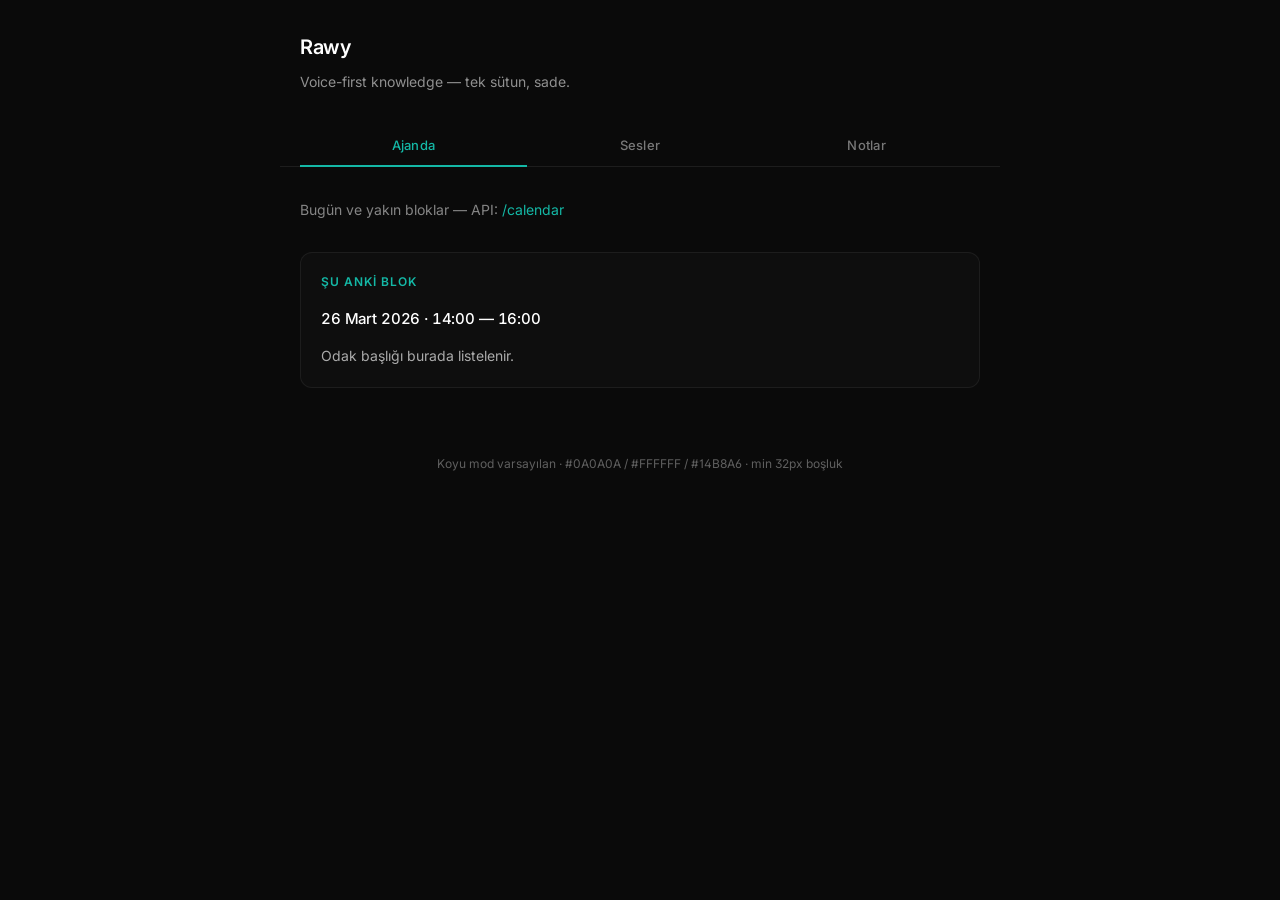
==== static/index.html @ 3688121d "feat: bootstrap rawy voice platform MVP Initialize the rawy service with auth, voice capture/transcr" ====
<!DOCTYPE html>
<html lang="tr">
  <head>
    <meta charset="utf-8" />
    <meta name="viewport" content="width=device-width, initial-scale=1" />
    <title>Rawy</title>
    <link rel="preconnect" href="https://fonts.googleapis.com" />
    <link rel="preconnect" href="https://fonts.gstatic.com" crossorigin />
    <link
      href="https://fonts.googleapis.com/css2?family=Inter:ital,opsz,wght@0,14..32,400..600;1,14..32,400..600&family=JetBrains+Mono:wght@400;500&display=swap"
      rel="stylesheet"
    />
    <link
      href="https://api.fontshare.com/v2/css?f[]=geist-sans@400,500,600&display=swap"
      rel="stylesheet"
    />
    <link rel="stylesheet" href="/static/css/app.css" />
    <link rel="stylesheet" href="/static/css/voice-ui.css" />
  </head>
  <body>
    <div class="app-shell">
      <header class="brand">
        <h1 class="font-geist">Rawy</h1>
        <p>Voice-first knowledge — tek sütun, sade.</p>
      </header>

      <nav class="tabs" role="tablist" aria-label="Ana bölümler">
        <button
          type="button"
          role="tab"
          id="tab-ajanda"
          aria-selected="true"
          aria-controls="panel-ajanda"
        >
          Ajanda
        </button>
        <button
          type="button"
          role="tab"
          id="tab-sesler"
          aria-selected="false"
          aria-controls="panel-sesler"
          tabindex="-1"
        >
          Sesler
        </button>
        <button
          type="button"
          role="tab"
          id="tab-notlar"
          aria-selected="false"
          aria-controls="panel-notlar"
          tabindex="-1"
        >
          Notlar
        </button>
      </nav>

      <section
        id="panel-ajanda"
        role="tabpanel"
        aria-labelledby="tab-ajanda"
      >
        <p class="panel-lead">Bugün ve yakın bloklar — API: <span class="voice-accent">/calendar</span></p>
        <div class="panel-card">
          <h2 class="font-geist">Şu anki blok</h2>
          <p class="date-line tabular-nums">26 Mart 2026 · 14:00 — 16:00</p>
          <p style="margin: 0.75rem 0 0; font-size: 0.875rem; color: rgba(255,255,255,0.65)">
            Odak başlığı burada listelenir.
          </p>
        </div>
      </section>

      <section id="panel-sesler" role="tabpanel" aria-labelledby="tab-sesler" hidden>
        <p class="panel-lead">
          <span class="voice-accent">Ses</span> — basılı tutarak kayıt; transkript düzenlenebilir.
          API: <span class="voice-accent">/voice/upload</span>
        </p>

        <div class="panel-card">
          <h2 class="font-geist">Kayıt</h2>
          <p id="voice-error" class="voice-error" hidden></p>
          <div class="voice-capture">
            <div class="voice-wave-stack is-idle" id="voice-wave-stack" aria-hidden="true">
              <span class="voice-wave voice-wave--1"></span>
              <span class="voice-wave voice-wave--2"></span>
              <span class="voice-wave voice-wave--3"></span>
            </div>
            <button
              type="button"
              class="voice-record-btn"
              id="voice-record-btn"
              aria-label="Kayıt için basılı tutun"
            >
              <span class="voice-btn-inner" aria-hidden="true"></span>
            </button>
            <p class="voice-hint">Basılı tut — kayıt · Kırmızı buton yok, yumuşak turkuaz</p>
            <p class="voice-status" id="voice-status" aria-live="polite"></p>
          </div>
        </div>

        <div class="panel-card">
          <h2 class="font-geist">Oynat &amp; transkript</h2>
          <div class="voice-inline-row">
            <div class="voice-audio-col">
              <p class="transcript-inline-label">Orijinal ses</p>
              <p id="voice-audio-empty" class="voice-hint" style="margin: 0 0 0.5rem; text-align: left">
                Kayıt bitince oynatıcı burada.
              </p>
              <audio id="voice-audio" controls preload="none" hidden></audio>
            </div>
            <div class="voice-transcript-col">
              <div class="transcript-inline-label">Transkript (inline, düzenlenebilir)</div>
              <div
                class="voice-transcript font-mono"
                id="voice-transcript"
                contenteditable="true"
                spellcheck="true"
                data-placeholder="Kayıt sonrası metin burada; API transkripti veya elle düzenleme…"
              ></div>
            </div>
          </div>
        </div>
      </section>

      <section id="panel-notlar" role="tabpanel" aria-labelledby="tab-notlar" hidden>
        <p class="panel-lead">Graf ve bağlantılar — API: <span class="voice-accent">/voice/graph</span></p>
        <div class="panel-card">
          <h2 class="font-geist">Notlar</h2>
          <p style="margin: 0; font-size: 0.875rem; color: rgba(255,255,255,0.65)">
            Liste ve önizleme burada; <span class="tabular-nums font-geist">720px</span> genişlikte hizalı.
          </p>
        </div>
      </section>

      <footer class="hint font-geist">
        Koyu mod varsayılan · #0A0A0A / #FFFFFF / #14B8A6 · min 32px boşluk
      </footer>
    </div>

    <script>
      (function () {
        var tabs = document.querySelectorAll('[role="tab"]');
        var panels = document.querySelectorAll('[role="tabpanel"]');
        var map = {
          "tab-ajanda": "panel-ajanda",
          "tab-sesler": "panel-sesler",
          "tab-notlar": "panel-notlar",
        };

        function selectTab(tabId) {
          tabs.forEach(function (t) {
            var on = t.id === tabId;
            t.setAttribute("aria-selected", on);
            t.tabIndex = on ? 0 : -1;
          });
          var panelId = map[tabId];
          panels.forEach(function (p) {
            p.hidden = p.id !== panelId;
          });
        }

        tabs.forEach(function (tab) {
          tab.addEventListener("click", function () {
            selectTab(tab.id);
          });
          tab.addEventListener("keydown", function (e) {
            var i = Array.prototype.indexOf.call(tabs, tab);
            if (e.key === "ArrowRight" || e.key === "ArrowLeft") {
              e.preventDefault();
              var next =
                e.key === "ArrowRight"
                  ? (i + 1) % tabs.length
                  : (i - 1 + tabs.length) % tabs.length;
              tabs[next].focus();
              tabs[next].click();
            }
          });
        });
      })();
    </script>
    <script src="/static/js/voice-ui.js" defer></script>
  </body>
</html>
---- static/css/app.css ----
/* Rawy — tek sütun, koyu mod, 720px max */

:root {
  --bg: #0a0a0a;
  --text: #ffffff;
  --accent: #14b8a6;
  --accent-muted: rgba(20, 184, 166, 0.35);
  --space: 32px;
  --font-geist: "Geist Sans", "Geist", "Inter", system-ui, sans-serif;
  --font-inter: "Inter", system-ui, sans-serif;
  --font-mono: "JetBrains Mono", ui-monospace, monospace;
}

*,
*::before,
*::after {
  box-sizing: border-box;
}

html {
  font-size: 16px;
  -webkit-font-smoothing: antialiased;
}

body {
  margin: 0;
  min-height: 100dvh;
  background: var(--bg);
  color: var(--text);
  font-family: var(--font-inter);
  font-weight: 400;
  line-height: 1.55;
}

.app-shell {
  max-width: 720px;
  margin: 0 auto;
  padding: var(--space) 1.25rem calc(var(--space) * 2);
  display: flex;
  flex-direction: column;
  gap: var(--space);
}

/* Geist: başlık, sekme, sayı/tarih */
.font-geist {
  font-family: var(--font-geist);
  font-feature-settings: "ss01" 1, "cv01" 1;
}

.tabular-nums {
  font-variant-numeric: tabular-nums lining-nums;
}

/* Transkript alanı */
.font-mono {
  font-family: var(--font-mono);
  font-size: 0.875rem;
  line-height: 1.65;
}

header.brand {
  display: flex;
  flex-direction: column;
  gap: 0.5rem;
}

header.brand h1 {
  margin: 0;
  font-size: 1.25rem;
  font-weight: 600;
  letter-spacing: -0.02em;
}

header.brand p {
  margin: 0;
  font-size: 0.875rem;
  color: rgba(255, 255, 255, 0.55);
}

/* Nav */
nav.tabs {
  display: flex;
  gap: 0;
  border-bottom: 1px solid rgba(255, 255, 255, 0.08);
  margin: 0 calc(-1.25rem);
  padding: 0 1.25rem;
}

nav.tabs button {
  flex: 1;
  padding: 0.75rem 0.5rem;
  margin-bottom: -1px;
  border: none;
  background: transparent;
  color: rgba(255, 255, 255, 0.45);
  font-family: var(--font-geist);
  font-size: 0.8125rem;
  font-weight: 500;
  letter-spacing: 0.02em;
  cursor: pointer;
  border-bottom: 2px solid transparent;
  transition: color 0.15s ease, border-color 0.15s ease;
}

nav.tabs button:hover {
  color: rgba(255, 255, 255, 0.75);
}

nav.tabs button[aria-selected="true"] {
  color: var(--accent);
  border-bottom-color: var(--accent);
}

/* Paneller */
[role="tabpanel"] {
  display: flex;
  flex-direction: column;
  gap: var(--space);
  min-height: 12rem;
}

[role="tabpanel"][hidden] {
  display: none !important;
}

.panel-lead {
  margin: 0;
  font-size: 0.875rem;
  color: rgba(255, 255, 255, 0.5);
}

.panel-card {
  padding: 1.25rem;
  border-radius: 12px;
  border: 1px solid rgba(255, 255, 255, 0.06);
  background: rgba(255, 255, 255, 0.02);
}

.panel-card h2 {
  margin: 0 0 0.75rem;
  font-size: 0.75rem;
  font-weight: 600;
  text-transform: uppercase;
  letter-spacing: 0.08em;
  color: var(--accent);
  font-family: var(--font-geist);
}

/* Ses vurgusu */
.voice-accent {
  color: var(--accent);
}

/* Tarih/saat örnekleri */
.date-line {
  font-family: var(--font-geist);
  font-size: 0.9375rem;
  font-weight: 500;
  letter-spacing: -0.01em;
}

.transcript-placeholder {
  margin: 0;
  padding: 1rem;
  border-radius: 8px;
  background: rgba(0, 0, 0, 0.35);
  border: 1px dashed rgba(255, 255, 255, 0.1);
  color: rgba(255, 255, 255, 0.45);
}

footer.hint {
  margin-top: auto;
  padding-top: var(--space);
  font-size: 0.75rem;
  color: rgba(255, 255, 255, 0.35);
  text-align: center;
}
---- static/css/voice-ui.css ----
/* Ses UI: soft turkuaz daire, dalga, transkript + ses */

.voice-capture {
  position: relative;
  display: flex;
  flex-direction: column;
  align-items: center;
  gap: 1.25rem;
  padding: 1.5rem 0 0.5rem;
}

.voice-wave-stack {
  position: relative;
  width: 140px;
  height: 140px;
  display: flex;
  align-items: center;
  justify-content: center;
  pointer-events: none;
  --voice-level: 0;
}

.voice-wave {
  position: absolute;
  border-radius: 50%;
  border: 1px solid rgba(20, 184, 166, 0.22);
  background: transparent;
  width: 72px;
  height: 72px;
  left: 50%;
  top: 50%;
  margin-left: -36px;
  margin-top: -36px;
  transform: scale(calc(1 + var(--voice-level, 0) * 0.55));
  opacity: calc(0.25 + var(--voice-level, 0) * 0.55);
  transition: transform 0.06s ease-out, opacity 0.12s ease;
}

.voice-wave--2 {
  width: 92px;
  height: 92px;
  margin-left: -46px;
  margin-top: -46px;
  border-color: rgba(20, 184, 166, 0.16);
  transform: scale(calc(1 + var(--voice-level, 0) * 0.4));
  opacity: calc(0.15 + var(--voice-level, 0) * 0.35);
  transition-delay: 0.02s;
}

.voice-wave--3 {
  width: 118px;
  height: 118px;
  margin-left: -59px;
  margin-top: -59px;
  border-color: rgba(20, 184, 166, 0.1);
  transform: scale(calc(1 + var(--voice-level, 0) * 0.28));
  opacity: calc(0.08 + var(--voice-level, 0) * 0.22);
  transition-delay: 0.04s;
}

.voice-wave-stack.is-idle .voice-wave {
  animation: voice-idle-pulse 2.8s ease-in-out infinite;
  opacity: 0.18;
}

.voice-wave-stack.is-idle .voice-wave--2 {
  animation-delay: 0.2s;
}

.voice-wave-stack.is-idle .voice-wave--3 {
  animation-delay: 0.4s;
}

@keyframes voice-idle-pulse {
  0%,
  100% {
    transform: scale(1);
    opacity: 0.12;
  }
  50% {
    transform: scale(1.04);
    opacity: 0.22;
  }
}

.voice-record-btn {
  position: relative;
  z-index: 2;
  width: 88px;
  height: 88px;
  border-radius: 50%;
  border: 1px solid rgba(20, 184, 166, 0.38);
  background: radial-gradient(
    circle at 32% 28%,
    rgba(20, 184, 166, 0.42),
    rgba(20, 184, 166, 0.14) 52%,
    rgba(20, 184, 166, 0.06)
  );
  box-shadow:
    0 0 0 1px rgba(255, 255, 255, 0.05) inset,
    0 8px 28px rgba(0, 0, 0, 0.35);
  cursor: pointer;
  touch-action: manipulation;
  -webkit-user-select: none;
  user-select: none;
  transition:
    transform 0.15s ease,
    box-shadow 0.2s ease,
    background 0.2s ease;
}

.voice-record-btn:hover {
  border-color: rgba(20, 184, 166, 0.55);
  background: radial-gradient(
    circle at 32% 28%,
    rgba(20, 184, 166, 0.5),
    rgba(20, 184, 166, 0.18) 52%,
    rgba(20, 184, 166, 0.08)
  );
}

.voice-record-btn:active,
.voice-record-btn.is-recording {
  transform: scale(0.94);
  box-shadow:
    0 0 0 1px rgba(255, 255, 255, 0.06) inset,
    0 4px 16px rgba(20, 184, 166, 0.15);
}

.voice-record-btn:focus-visible {
  outline: 2px solid var(--accent);
  outline-offset: 3px;
}

.voice-record-btn .voice-btn-inner {
  display: block;
  width: 100%;
  height: 100%;
  border-radius: 50%;
}

.voice-hint {
  margin: 0;
  font-size: 0.8125rem;
  color: rgba(255, 255, 255, 0.45);
  text-align: center;
  max-width: 16rem;
}

.voice-status {
  min-height: 1.25rem;
  font-size: 0.75rem;
  font-family: var(--font-geist);
  color: var(--accent);
  opacity: 0.9;
}

/* Satır: ses oynatıcı | transkript */
.voice-inline-row {
  display: flex;
  flex-direction: column;
  gap: 1rem;
}

@media (min-width: 520px) {
  .voice-inline-row {
    flex-direction: row;
    align-items: flex-start;
    gap: 1.25rem;
  }
}

.voice-audio-col {
  flex: 0 0 auto;
  min-width: 0;
}

.voice-audio-col audio {
  display: block;
  width: 100%;
  max-width: 220px;
  height: 36px;
  filter: saturate(0.9) opacity(0.95);
}

.voice-audio-col audio::-webkit-media-controls-panel {
  background: rgba(255, 255, 255, 0.06);
}

.voice-transcript-col {
  flex: 1;
  min-width: 0;
}

.transcript-inline-label {
  margin: 0 0 0.5rem;
  font-size: 0.6875rem;
  font-weight: 600;
  text-transform: uppercase;
  letter-spacing: 0.07em;
  color: rgba(255, 255, 255, 0.4);
  font-family: var(--font-geist);
}

.voice-transcript {
  min-height: 6rem;
  padding: 0.875rem 1rem;
  border-radius: 10px;
  border: 1px solid rgba(255, 255, 255, 0.08);
  background: rgba(0, 0, 0, 0.28);
  color: rgba(255, 255, 255, 0.92);
  outline: none;
  transition: border-color 0.15s ease;
}

.voice-transcript:focus {
  border-color: rgba(20, 184, 166, 0.45);
}

.voice-transcript:empty::before {
  content: attr(data-placeholder);
  color: rgba(255, 255, 255, 0.28);
  pointer-events: none;
}

.voice-error {
  margin: 0;
  font-size: 0.8125rem;
  color: #f87171;
}

@media (prefers-reduced-motion: reduce) {
  .voice-wave-stack.is-idle .voice-wave {
    animation: none;
  }
}
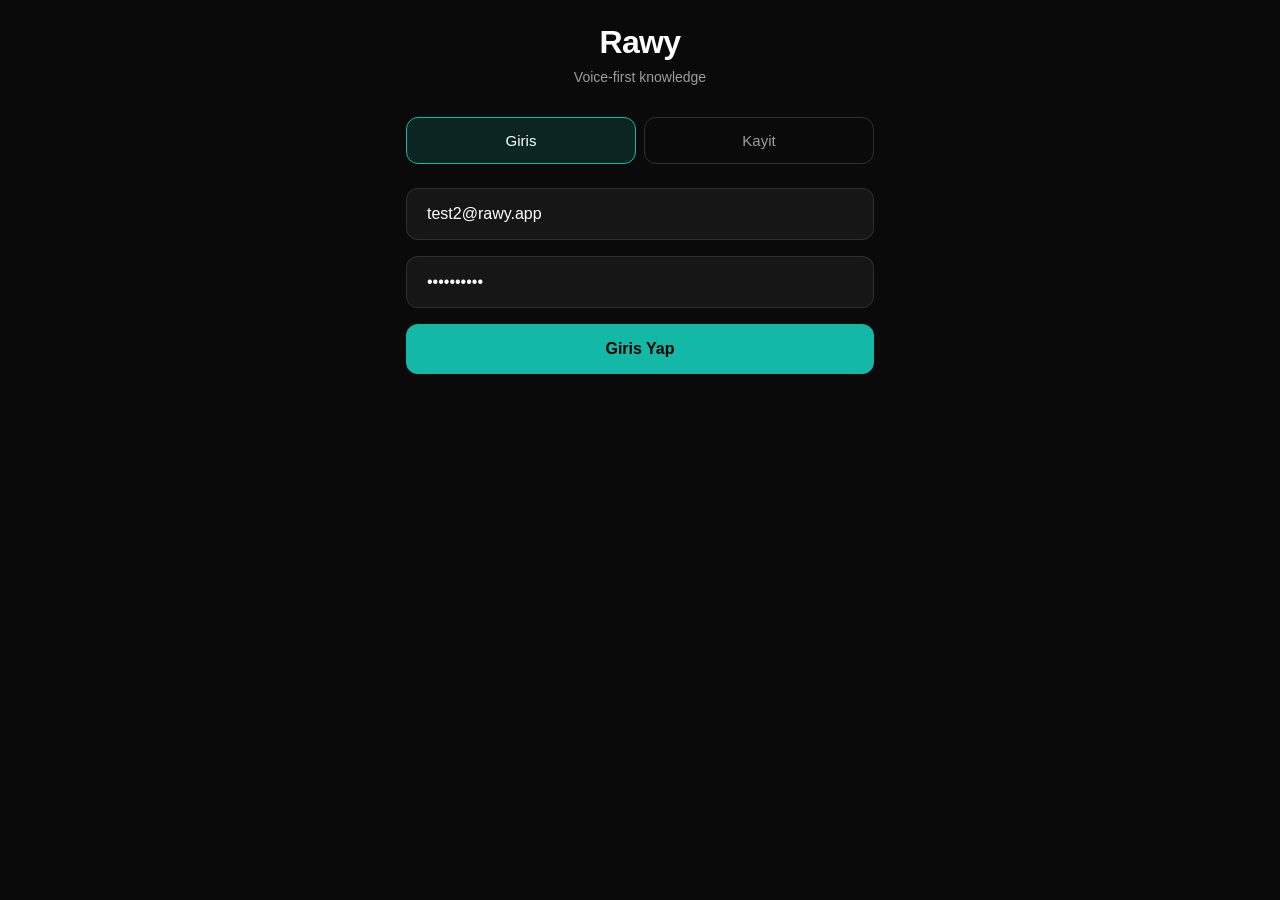
==== commit 9da8e5d5: "Deploy: Render config and all changes" ====
--- a/static/index.html
+++ b/static/index.html
@@ -1,184 +1,154 @@
 <!DOCTYPE html>
 <html lang="tr">
-  <head>
-    <meta charset="utf-8" />
-    <meta name="viewport" content="width=device-width, initial-scale=1" />
-    <title>Rawy</title>
-    <link rel="preconnect" href="https://fonts.googleapis.com" />
-    <link rel="preconnect" href="https://fonts.gstatic.com" crossorigin />
-    <link
-      href="https://fonts.googleapis.com/css2?family=Inter:ital,opsz,wght@0,14..32,400..600;1,14..32,400..600&family=JetBrains+Mono:wght@400;500&display=swap"
-      rel="stylesheet"
-    />
-    <link
-      href="https://api.fontshare.com/v2/css?f[]=geist-sans@400,500,600&display=swap"
-      rel="stylesheet"
-    />
-    <link rel="stylesheet" href="/static/css/app.css" />
-    <link rel="stylesheet" href="/static/css/voice-ui.css" />
-  </head>
-  <body>
-    <div class="app-shell">
-      <header class="brand">
-        <h1 class="font-geist">Rawy</h1>
-        <p>Voice-first knowledge — tek sütun, sade.</p>
-      </header>
-
-      <nav class="tabs" role="tablist" aria-label="Ana bölümler">
-        <button
-          type="button"
-          role="tab"
-          id="tab-ajanda"
-          aria-selected="true"
-          aria-controls="panel-ajanda"
-        >
-          Ajanda
-        </button>
-        <button
-          type="button"
-          role="tab"
-          id="tab-sesler"
-          aria-selected="false"
-          aria-controls="panel-sesler"
-          tabindex="-1"
-        >
-          Sesler
-        </button>
-        <button
-          type="button"
-          role="tab"
-          id="tab-notlar"
-          aria-selected="false"
-          aria-controls="panel-notlar"
-          tabindex="-1"
-        >
-          Notlar
-        </button>
-      </nav>
-
-      <section
-        id="panel-ajanda"
-        role="tabpanel"
-        aria-labelledby="tab-ajanda"
-      >
-        <p class="panel-lead">Bugün ve yakın bloklar — API: <span class="voice-accent">/calendar</span></p>
-        <div class="panel-card">
-          <h2 class="font-geist">Şu anki blok</h2>
-          <p class="date-line tabular-nums">26 Mart 2026 · 14:00 — 16:00</p>
-          <p style="margin: 0.75rem 0 0; font-size: 0.875rem; color: rgba(255,255,255,0.65)">
-            Odak başlığı burada listelenir.
-          </p>
-        </div>
-      </section>
-
-      <section id="panel-sesler" role="tabpanel" aria-labelledby="tab-sesler" hidden>
-        <p class="panel-lead">
-          <span class="voice-accent">Ses</span> — basılı tutarak kayıt; transkript düzenlenebilir.
-          API: <span class="voice-accent">/voice/upload</span>
-        </p>
-
-        <div class="panel-card">
-          <h2 class="font-geist">Kayıt</h2>
-          <p id="voice-error" class="voice-error" hidden></p>
-          <div class="voice-capture">
-            <div class="voice-wave-stack is-idle" id="voice-wave-stack" aria-hidden="true">
-              <span class="voice-wave voice-wave--1"></span>
-              <span class="voice-wave voice-wave--2"></span>
-              <span class="voice-wave voice-wave--3"></span>
-            </div>
-            <button
-              type="button"
-              class="voice-record-btn"
-              id="voice-record-btn"
-              aria-label="Kayıt için basılı tutun"
-            >
-              <span class="voice-btn-inner" aria-hidden="true"></span>
-            </button>
-            <p class="voice-hint">Basılı tut — kayıt · Kırmızı buton yok, yumuşak turkuaz</p>
-            <p class="voice-status" id="voice-status" aria-live="polite"></p>
-          </div>
-        </div>
-
-        <div class="panel-card">
-          <h2 class="font-geist">Oynat &amp; transkript</h2>
-          <div class="voice-inline-row">
-            <div class="voice-audio-col">
-              <p class="transcript-inline-label">Orijinal ses</p>
-              <p id="voice-audio-empty" class="voice-hint" style="margin: 0 0 0.5rem; text-align: left">
-                Kayıt bitince oynatıcı burada.
-              </p>
-              <audio id="voice-audio" controls preload="none" hidden></audio>
-            </div>
-            <div class="voice-transcript-col">
-              <div class="transcript-inline-label">Transkript (inline, düzenlenebilir)</div>
-              <div
-                class="voice-transcript font-mono"
-                id="voice-transcript"
-                contenteditable="true"
-                spellcheck="true"
-                data-placeholder="Kayıt sonrası metin burada; API transkripti veya elle düzenleme…"
-              ></div>
-            </div>
-          </div>
-        </div>
-      </section>
-
-      <section id="panel-notlar" role="tabpanel" aria-labelledby="tab-notlar" hidden>
-        <p class="panel-lead">Graf ve bağlantılar — API: <span class="voice-accent">/voice/graph</span></p>
-        <div class="panel-card">
-          <h2 class="font-geist">Notlar</h2>
-          <p style="margin: 0; font-size: 0.875rem; color: rgba(255,255,255,0.65)">
-            Liste ve önizleme burada; <span class="tabular-nums font-geist">720px</span> genişlikte hizalı.
-          </p>
-        </div>
-      </section>
-
-      <footer class="hint font-geist">
-        Koyu mod varsayılan · #0A0A0A / #FFFFFF / #14B8A6 · min 32px boşluk
-      </footer>
+<head>
+  <meta charset="utf-8">
+  <meta name="viewport" content="width=device-width, initial-scale=1, maximum-scale=1">
+  <title>Rawy - Voice-first Knowledge OS</title>
+  <style>
+    * { margin: 0; padding: 0; box-sizing: border-box; -webkit-tap-highlight-color: transparent; }
+    :root { --bg: #0A0A0A; --fg: #fff; --accent: #14B8A6; --muted: rgba(255,255,255,0.6); --danger: #ef4444; }
+    body { font-family: -apple-system, BlinkMacSystemFont, 'Segoe UI', Roboto, sans-serif; background: var(--bg); color: var(--fg); min-height: 100vh; -webkit-font-smoothing: antialiased; }
+    .container { max-width: 500px; margin: 0 auto; padding: 1.5rem 1rem; }
+    .loading-overlay { position: fixed; top: 0; left: 0; right: 0; bottom: 0; background: var(--bg); display: flex; align-items: center; justify-content: center; z-index: 1000; }
+    .spinner { width: 40px; height: 40px; border: 3px solid rgba(255,255,255,0.1); border-top-color: var(--accent); border-radius: 50%; animation: spin 1s linear infinite; }
+    @keyframes spin { to { transform: rotate(360deg); } }
+    .brand { text-align: center; margin-bottom: 2rem; position: relative; }
+    .brand h1 { font-size: 2rem; margin-bottom: 0.5rem; font-weight: 700; letter-spacing: -0.02em; }
+    .brand p { color: var(--muted); font-size: 0.875rem; }
+    .tabs { display: flex; gap: 0.5rem; margin-bottom: 1.5rem; }
+    .tab { flex: 1; padding: 0.875rem; background: transparent; border: 1px solid rgba(255,255,255,0.15); border-radius: 12px; color: var(--muted); cursor: pointer; font-size: 0.9375rem; font-weight: 500; transition: all 0.2s; }
+    .tab.active { background: rgba(20,184,166,0.15); border-color: var(--accent); color: var(--fg); }
+    input, textarea { width: 100%; padding: 1rem 1.25rem; margin-bottom: 1rem; background: rgba(255,255,255,0.05); border: 1px solid rgba(255,255,255,0.1); border-radius: 12px; color: var(--fg); font-size: 1rem; transition: all 0.2s; }
+    input:focus, textarea:focus { outline: none; border-color: var(--accent); background: rgba(255,255,255,0.08); }
+    button[type="submit"] { width: 100%; padding: 1rem; background: var(--accent); color: #000; border: none; border-radius: 12px; font-size: 1rem; font-weight: 600; cursor: pointer; transition: all 0.2s; }
+    button[type="submit"]:disabled { opacity: 0.5; cursor: not-allowed; }
+    .error { color: var(--danger); margin-top: 0.75rem; font-size: 0.875rem; padding: 0.5rem; background: rgba(239,68,68,0.1); border-radius: 8px; }
+    .hidden { display: none !important; }
+    .nav { display: flex; gap: 0.5rem; margin-bottom: 1.5rem; border-bottom: 1px solid rgba(255,255,255,0.08); padding-bottom: 0.5rem; overflow-x: auto; }
+    .nav-btn { flex: 1; padding: 0.875rem; background: transparent; border: none; color: var(--muted); cursor: pointer; border-radius: 10px; font-size: 0.9375rem; font-weight: 500; transition: all 0.2s; position: relative; white-space: nowrap; }
+    .nav-btn.active { color: var(--fg); }
+    .nav-btn.active::after { content: ''; position: absolute; bottom: -0.5rem; left: 25%; right: 25%; height: 2px; background: var(--accent); border-radius: 2px; }
+    .panel { display: none; animation: fadeIn 0.3s ease; }
+    .panel.active { display: block; }
+    @keyframes fadeIn { from { opacity: 0; transform: translateY(10px); } to { opacity: 1; transform: translateY(0); } }
+    .record-btn { width: 120px; height: 120px; border-radius: 50%; background: var(--accent); border: none; display: flex; align-items: center; justify-content: center; margin: 0 auto 1.5rem; cursor: pointer; box-shadow: 0 0 60px rgba(20,184,166,0.4); transition: all 0.3s; position: relative; }
+    .record-btn.recording { background: var(--danger); box-shadow: 0 0 60px rgba(239,68,68,0.5); animation: pulse 1.2s infinite; }
+    @keyframes pulse { 0%,100%{transform:scale(1)}50%{transform:scale(1.05)} }
+    .record-inner { width: 48px; height: 48px; background: var(--bg); border-radius: 50%; display: flex; align-items: center; justify-content: center; font-size: 1.5rem; }
+    .item { background: rgba(255,255,255,0.04); padding: 1rem 1.25rem; border-radius: 12px; margin-bottom: 0.875rem; border: 1px solid rgba(255,255,255,0.08); cursor: pointer; transition: all 0.2s; }
+    .item:hover { background: rgba(255,255,255,0.08); border-color: rgba(20,184,166,0.3); }
+    .item h4 { font-size: 1rem; font-weight: 500; margin-bottom: 0.375rem; display: flex; align-items: center; gap: 0.5rem; }
+    .item h4 .badge { font-size: 0.625rem; padding: 0.125rem 0.375rem; background: rgba(20,184,166,0.2); color: var(--accent); border-radius: 4px; text-transform: uppercase; }
+    .item p { color: var(--muted); font-size: 0.875rem; line-height: 1.4; }
+    .empty { text-align: center; padding: 3rem 1rem; color: var(--muted); }
+    .modal-overlay { position: fixed; top: 0; left: 0; right: 0; bottom: 0; background: rgba(0,0,0,0.8); display: none; align-items: center; justify-content: center; z-index: 100; padding: 1rem; }
+    .modal-overlay.active { display: flex; }
+    .modal { background: var(--bg); border: 1px solid rgba(255,255,255,0.1); border-radius: 16px; width: 100%; max-width: 500px; max-height: 90vh; overflow: hidden; }
+    .modal-header { padding: 1.25rem; border-bottom: 1px solid rgba(255,255,255,0.08); display: flex; justify-content: space-between; align-items: center; }
+    .modal-close { background: none; border: none; color: var(--muted); font-size: 1.5rem; cursor: pointer; }
+    .modal-body { padding: 1.25rem; overflow-y: auto; max-height: 60vh; }
+    .modal-footer { padding: 1rem 1.25rem; border-top: 1px solid rgba(255,255,255,0.08); display: flex; gap: 0.75rem; }
+    .modal-btn { flex: 1; padding: 0.875rem; border-radius: 10px; border: none; font-size: 0.9375rem; font-weight: 500; cursor: pointer; }
+    .modal-btn.primary { background: var(--accent); color: #000; }
+    .modal-btn.secondary { background: rgba(255,255,255,0.05); color: var(--fg); border: 1px solid rgba(255,255,255,0.1); }
+    .transcript-box { background: rgba(255,255,255,0.03); border: 1px solid rgba(255,255,255,0.08); border-radius: 10px; padding: 1rem; font-size: 0.9375rem; line-height: 1.6; min-height: 100px; white-space: pre-wrap; }
+    .toast { position: fixed; bottom: 1.5rem; left: 50%; transform: translateX(-50%) translateY(100px); background: rgba(30,30,30,0.95); color: var(--fg); padding: 0.875rem 1.5rem; border-radius: 10px; font-size: 0.9375rem; opacity: 0; transition: all 0.3s; z-index: 200; border: 1px solid rgba(255,255,255,0.1); }
+    .toast.show { transform: translateX(-50%) translateY(0); opacity: 1; }
+    .workspace-selector { display: flex; gap: 0.5rem; margin-bottom: 1rem; overflow-x: auto; }
+    .workspace-chip { padding: 0.5rem 1rem; background: rgba(255,255,255,0.05); border: 1px solid rgba(255,255,255,0.1); border-radius: 20px; font-size: 0.875rem; cursor: pointer; white-space: nowrap; }
+    .workspace-chip.active { background: var(--accent); color: #000; border-color: var(--accent); }
+    .graph-container { background: rgba(255,255,255,0.02); border: 1px solid rgba(255,255,255,0.1); border-radius: 12px; height: 300px; position: relative; overflow: hidden; margin-bottom: 1rem; }
+    .graph-placeholder { position: absolute; inset: 0; display: flex; align-items: center; justify-content: center; color: var(--muted); }
+    .link-line { stroke: var(--accent); stroke-width: 2; opacity: 0.5; }
+    .link-node { fill: var(--accent); }
+    .backlinks { margin-top: 1rem; padding-top: 1rem; border-top: 1px solid rgba(255,255,255,0.1); }
+    .backlinks h4 { color: var(--accent); margin-bottom: 0.75rem; font-size: 0.875rem; }
+    .action-item { display: flex; align-items: center; gap: 0.75rem; padding: 0.75rem; background: rgba(255,255,255,0.03); border-radius: 8px; margin-bottom: 0.5rem; }
+    .action-item input[type="checkbox"] { width: 18px; height: 18px; margin: 0; }
+    .status-badge { display: inline-block; padding: 0.25rem 0.5rem; border-radius: 4px; font-size: 0.75rem; font-weight: 500; text-transform: uppercase; }
+    .status-scheduled { background: rgba(251,191,36,0.2); color: #fbbf24; }
+    .status-completed { background: rgba(20,184,166,0.2); color: var(--accent); }
+    .status-recording { background: rgba(239,68,68,0.2); color: var(--danger); }
+    .invite-box { background: rgba(20,184,166,0.1); border: 1px solid rgba(20,184,166,0.3); border-radius: 8px; padding: 1rem; margin: 1rem 0; }
+    .invite-box code { display: block; font-size: 0.75rem; margin-top: 0.5rem; word-break: break-all; color: var(--accent); }
+    .logout { position: absolute; top: 0; right: 0; padding: 0.5rem 0.875rem; background: transparent; border: 1px solid rgba(255,255,255,0.15); border-radius: 8px; color: var(--muted); font-size: 0.8125rem; cursor: pointer; }
+    .logout:hover { color: var(--danger); border-color: var(--danger); }
+  </style>
+</head>
+<body>
+  <div id="loading" class="loading-overlay"><div class="spinner"></div></div>
+  <div class="container">
+    <div id="auth-view" class="hidden">
+      <div class="brand"><h1>Rawy</h1><p>Voice-first knowledge</p></div>
+      <div class="tabs">
+        <button class="tab active" onclick="showTab('login')">Giris</button>
+        <button class="tab" onclick="showTab('register')">Kayit</button>
+      </div>
+      <form id="login-form" onsubmit="return doLogin(event)">
+        <input type="email" id="login-email" placeholder="Email" value="test2@rawy.app" required>
+        <input type="password" id="login-pass" placeholder="Sifre" value="Test12345!" required>
+        <button type="submit" id="login-btn">Giris Yap</button>
+        <div id="login-error" class="error hidden"></div>
+      </form>
+      <form id="register-form" class="hidden" onsubmit="return doRegister(event)">
+        <input type="email" id="reg-email" placeholder="Email" required>
+        <input type="password" id="reg-pass" placeholder="Sifre (min 6)" minlength="6" required>
+        <button type="submit" id="reg-btn">Kayit Ol</button>
+        <div id="reg-error" class="error hidden"></div>
+      </form>
     </div>
-
-    <script>
-      (function () {
-        var tabs = document.querySelectorAll('[role="tab"]');
-        var panels = document.querySelectorAll('[role="tabpanel"]');
-        var map = {
-          "tab-ajanda": "panel-ajanda",
-          "tab-sesler": "panel-sesler",
-          "tab-notlar": "panel-notlar",
-        };
-
-        function selectTab(tabId) {
-          tabs.forEach(function (t) {
-            var on = t.id === tabId;
-            t.setAttribute("aria-selected", on);
-            t.tabIndex = on ? 0 : -1;
-          });
-          var panelId = map[tabId];
-          panels.forEach(function (p) {
-            p.hidden = p.id !== panelId;
-          });
-        }
-
-        tabs.forEach(function (tab) {
-          tab.addEventListener("click", function () {
-            selectTab(tab.id);
-          });
-          tab.addEventListener("keydown", function (e) {
-            var i = Array.prototype.indexOf.call(tabs, tab);
-            if (e.key === "ArrowRight" || e.key === "ArrowLeft") {
-              e.preventDefault();
-              var next =
-                e.key === "ArrowRight"
-                  ? (i + 1) % tabs.length
-                  : (i - 1 + tabs.length) % tabs.length;
-              tabs[next].focus();
-              tabs[next].click();
-            }
-          });
-        });
-      })();
-    </script>
-    <script src="/static/js/voice-ui.js" defer></script>
-  </body>
+    <div id="app-view" class="hidden">
+      <button class="logout" onclick="doLogout()">Cikis</button>
+      <div class="brand"><h1>Rawy</h1><p id="user-info">-</p></div>
+      <div class="nav">
+        <button class="nav-btn active" onclick="showPanel('calendar')">Ajanda</button>
+        <button class="nav-btn" onclick="showPanel('voice')">Sesler</button>
+        <button class="nav-btn" onclick="showPanel('graph')">Graph</button>
+        <button class="nav-btn" onclick="showPanel('workspace')">Takim</button>
+        <button class="nav-btn" onclick="showPanel('meetings')">Toplanti</button>
+      </div>
+      <div id="workspace-selector" class="workspace-selector hidden"></div>
+      <div id="calendar-panel" class="panel active"><div class="panel-header"><h2>Ajanda</h2><button class="modal-btn secondary" onclick="refreshData()">Yenile</button></div><div id="calendar-list"><div class="empty"><div class="empty-icon">📅</div><p>Yukleniyor...</p></div></div></div>
+      <div id="voice-panel" class="panel"><div class="recorder-container"><button class="record-btn" id="rec-btn" onmousedown="startRec()" onmouseup="stopRec()" ontouchstart="startRec()" ontouchend="stopRec()"><div class="record-inner">🎙️</div></button><p class="rec-hint">Basili tut, konus, birak</p><div id="status"></div></div><div id="voice-list"></div></div>
+      <div id="graph-panel" class="panel"><div class="panel-header"><h2>Knowledge Graph</h2></div><div class="graph-container" id="graph-viz"><div class="graph-placeholder">Graph yukleniyor...</div></div><div id="related-notes"></div></div>
+      <div id="workspace-panel" class="panel"><div class="panel-header"><h2>Takimlar</h2><button class="modal-btn primary" onclick="showCreateWorkspace()">+ Yeni</button></div><div id="workspace-list"><div class="empty"><p>Takimlar yukleniyor...</p></div></div></div>
+      <div id="meetings-panel" class="panel"><div class="panel-header"><h2>Toplantilar</h2><button class="modal-btn primary" onclick="showCreateMeeting()">+ Planla</button></div><div id="meetings-list"><div class="empty"><p>Toplantilar yukleniyor...</p></div></div></div>
+    </div>
+  </div>
+  <div id="modal" class="modal-overlay" onclick="if(event.target===this)closeModal()"><div class="modal"><div class="modal-header"><h3 id="modal-title">Detay</h3><button class="modal-close" onclick="closeModal()">&times;</button></div><div class="modal-body" id="modal-body"></div><div class="modal-footer" id="modal-footer"></div></div></div>
+  <div id="toast" class="toast"></div>
+  <script>
+    const API = window.location.origin;
+    let token = localStorage.getItem('token');
+    let currentWorkspace = localStorage.getItem('currentWorkspace');
+    let recorder = null, chunks = [];
+    window.onload = () => { setTimeout(() => { document.getElementById('loading').classList.add('hidden'); if(token) showApp(); else showAuth(); }, 500); };
+    function showToast(msg, type='success') { const t = document.getElementById('toast'); t.textContent = msg; t.className = 'toast show ' + type; setTimeout(() => t.classList.remove('show'), 3000); }
+    function showAuth() { document.getElementById('auth-view').classList.remove('hidden'); document.getElementById('app-view').classList.add('hidden'); }
+    async function showApp() { document.getElementById('auth-view').classList.add('hidden'); document.getElementById('app-view').classList.remove('hidden'); try { const res = await fetch(API + '/auth/me', {headers: {'Authorization': 'Bearer ' + token}}); const user = await res.json(); document.getElementById('user-info').textContent = user.email + ' · ' + user.plan; } catch(e) {} loadWorkspaces(); loadCalendar(); loadVoices(); loadGraph(); loadMeetings(); }
+    function showTab(tab) { document.querySelectorAll('.tab').forEach(t => t.classList.remove('active')); event.target.classList.add('active'); document.getElementById('login-form').classList.toggle('hidden', tab !== 'login'); document.getElementById('register-form').classList.toggle('hidden', tab !== 'register'); }
+    function showPanel(panel) { document.querySelectorAll('.nav-btn').forEach(b => b.classList.remove('active')); event.target.classList.add('active'); document.querySelectorAll('.panel').forEach(p => p.classList.remove('active')); document.getElementById(panel + '-panel').classList.add('active'); }
+    async function doLogin(e) { e.preventDefault(); try { const res = await fetch(API + '/auth/login', {method: 'POST', headers: {'Content-Type': 'application/json'}, body: JSON.stringify({email: document.getElementById('login-email').value, password: document.getElementById('login-pass').value})}); if(!res.ok) throw new Error('Hata'); const data = await res.json(); token = data.access_token; localStorage.setItem('token', token); showToast('Giris basarili!'); showApp(); } catch(err) { document.getElementById('login-error').textContent = 'Giris basarisiz'; document.getElementById('login-error').classList.remove('hidden'); } return false; }
+    async function doRegister(e) { e.preventDefault(); try { let res = await fetch(API + '/auth/register', {method: 'POST', headers: {'Content-Type': 'application/json'}, body: JSON.stringify({email: document.getElementById('reg-email').value, password: document.getElementById('reg-pass').value})}); if(!res.ok) throw new Error(); res = await fetch(API + '/auth/login', {method: 'POST', headers: {'Content-Type': 'application/json'}, body: JSON.stringify({email: document.getElementById('reg-email').value, password: document.getElementById('reg-pass').value})}); const data = await res.json(); token = data.access_token; localStorage.setItem('token', token); showToast('Kayit basarili!'); showApp(); } catch(err) { document.getElementById('reg-error').textContent = 'Kayit basarisiz'; document.getElementById('reg-error').classList.remove('hidden'); } return false; }
+    function doLogout() { token = null; localStorage.removeItem('token'); location.reload(); }
+    async function loadCalendar() { const list = document.getElementById('calendar-list'); try { const res = await fetch(API + '/calendar/', {headers: {'Authorization': 'Bearer ' + token}}); const data = await res.json(); const days = Array.isArray(data) ? data : (data.days || []); if(!days.length) { list.innerHTML = '<div class="empty"><div class="empty-icon">📅</div><p>Ajanda bos</p></div>'; return; } list.innerHTML = days.slice(0, 7).map(d => `<div class="item"><h4>${new Date(d.date).toLocaleDateString('tr-TR', {weekday:'long', day:'numeric', month:'short'})}</h4>${(d.blocks || []).length ? (d.blocks || []).map(b => `<p>${(b.start_time || '--:--').slice(0,5)} — ${b.title}</p>`).join('') : '<p style="color:var(--muted)">Blok yok</p>'}</div>`).join(''); } catch(e) { list.innerHTML = '<div class="empty"><p>Hata</p></div>'; } }
+    async function loadVoices() { const list = document.getElementById('voice-list'); try { const res = await fetch(API + '/voice/', {headers: {'Authorization': 'Bearer ' + token}}); const data = await res.json(); const items = data.items || []; if(!items.length) { list.innerHTML = '<div class="empty"><div class="empty-icon">🎤</div><p>Henüz ses kaydi yok</p></div>'; return; } list.innerHTML = items.slice(0, 10).map(v => `<div class="item" onclick="showNoteDetail(${v.id})"><h4>${v.title || 'Isimsiz Not'} ${v.is_processed ? '<span class="badge">Hazir</span>' : ''}</h4><p>${v.preview || 'Transkript isleniyor...'}</p><small>${new Date(v.created_at).toLocaleString('tr-TR')}</small></div>`).join(''); } catch(e) { list.innerHTML = '<div class="empty"><p>Hata</p></div>'; } }
+    async function showNoteDetail(id) { try { const res = await fetch(API + '/voice/' + id, {headers: {'Authorization': 'Bearer ' + token}}); const note = await res.json(); let backlinksHtml = ''; if(note.id) { const linksRes = await fetch(API + '/graph/backlinks/' + id, {headers: {'Authorization': 'Bearer ' + token}}); const links = await linksRes.json(); if(links && links.length) { backlinksHtml = '<div class="backlinks"><h4>Bu nota bagli diger notlar:</h4>' + links.map(l => `<div class="item" onclick="showNoteDetail(${l.note_id})">${l.title}</div>`).join('') + '</div>'; } } document.getElementById('modal-title').textContent = note.title || 'Not Detayi'; document.getElementById('modal-body').innerHTML = `<div class="transcript-box">${note.transcript || 'Transkript yok'}</div>${backlinksHtml}`; document.getElementById('modal-footer').innerHTML = '<button class="modal-btn secondary" onclick="closeModal()">Kapat</button><button class="modal-btn primary" onclick="copyToClipboard(\'' + (note.transcript || '').replace(/'/g, "\\'") + '\')">Kopyala</button>'; document.getElementById('modal').classList.add('active'); } catch(e) { showToast('Not yuklenemedi', 'error'); } }
+    async function loadGraph() { const container = document.getElementById('graph-viz'); try { const res = await fetch(API + '/graph', {headers: {'Authorization': 'Bearer ' + token}}); const data = await res.json(); if(!data.nodes || !data.nodes.length) { container.innerHTML = '<div class="graph-placeholder">Henüz not baglantisi yok</div>'; document.getElementById('related-notes').innerHTML = ''; return; } const width = container.offsetWidth; const height = 300; const nodes = data.nodes.map((n, i) => ({...n, x: width/2 + Math.cos(i * 2 * Math.PI / data.nodes.length) * 80, y: height/2 + Math.sin(i * 2 * Math.PI / data.nodes.length) * 80})); let svg = `<svg width="${width}" height="${height}">`; data.edges.forEach(e => { const s = nodes.find(n => n.id === e.source); const t = nodes.find(n => n.id === e.target); if(s && t) svg += `<line class="link-line" x1="${s.x}" y1="${s.y}" x2="${t.x}" y2="${t.y}" />`; }); nodes.forEach(n => { svg += `<circle class="link-node" cx="${n.x}" cy="${n.y}" r="8" onclick="showNoteDetail(${n.id})"/><text x="${n.x}" y="${n.y + 20}" fill="#fff" font-size="10" text-anchor="middle">${(n.title || '').slice(0, 10)}</text>`; }); svg += '</svg>'; container.innerHTML = svg; const related = document.getElementById('related-notes'); related.innerHTML = '<h4 style="margin:1rem 0;color:var(--accent)">Notlariniz:</h4>' + nodes.slice(0, 5).map(n => `<div class="item" onclick="showNoteDetail(${n.id})">${n.title}</div>`).join(''); } catch(e) { container.innerHTML = '<div class="graph-placeholder">Graph yuklenemedi</div>'; } }
+    async function loadWorkspaces() { const list = document.getElementById('workspace-list'); const selector = document.getElementById('workspace-selector'); try { const res = await fetch(API + '/workspaces', {headers: {'Authorization': 'Bearer ' + token}}); const data = await res.json(); const workspaces = data.value || data || []; if(!workspaces.length) { list.innerHTML = '<div class="empty"><p>Henüz takim yok. Yeni olusturun!</p></div>'; selector.classList.add('hidden'); return; } list.innerHTML = workspaces.map(w => `<div class="item"><h4>${w.name} ${w.is_owner ? '<span class="badge">Owner</span>' : ''}</h4><p>/${w.slug}</p>${w.invite_token ? `<div class="invite-box">Davet Linki:<code>${API}/workspaces/join/${w.invite_token}</code></div>` : ''}</div>`).join(''); selector.classList.remove('hidden'); selector.innerHTML = '<div class="workspace-chip active" onclick="selectWorkspace(null)">Kisisel</div>' + workspaces.map(w => `<div class="workspace-chip ${currentWorkspace == w.id ? 'active' : ''}" onclick="selectWorkspace(${w.id})">${w.name}</div>`).join(''); } catch(e) { list.innerHTML = '<div class="empty"><p>Hata</p></div>'; } }
+    function selectWorkspace(id) { currentWorkspace = id; if(id) localStorage.setItem('currentWorkspace', id); else localStorage.removeItem('currentWorkspace'); document.querySelectorAll('.workspace-chip').forEach(c => c.classList.remove('active')); event.target.classList.add('active'); showToast(id ? 'Takim secildi' : 'Kisisel alan'); }
+    function showCreateWorkspace() { document.getElementById('modal-title').textContent = 'Yeni Takim'; document.getElementById('modal-body').innerHTML = '<input type="text" id="ws-name" placeholder="Takim adi"><input type="text" id="ws-desc" placeholder="Aciklama (opsiyonel)">'; document.getElementById('modal-footer').innerHTML = '<button class="modal-btn secondary" onclick="closeModal()">Iptal</button><button class="modal-btn primary" onclick="createWorkspace()">Olustur</button>'; document.getElementById('modal').classList.add('active'); }
+    async function createWorkspace() { const name = document.getElementById('ws-name').value; if(!name) return; try { await fetch(API + '/workspaces', {method: 'POST', headers: {'Authorization': 'Bearer ' + token, 'Content-Type': 'application/json'}, body: JSON.stringify({name, description: document.getElementById('ws-desc').value})}); closeModal(); showToast('Takim olusturuldu!'); loadWorkspaces(); } catch(e) { showToast('Hata', 'error'); } }
+    async function loadMeetings() { const list = document.getElementById('meetings-list'); try { const res = await fetch(API + '/meetings', {headers: {'Authorization': 'Bearer ' + token}}); const data = await res.json(); const items = data.value || data || []; if(!items.length) { list.innerHTML = '<div class="empty"><div class="empty-icon">📹</div><p>Henüz toplanti yok</p></div>'; return; } list.innerHTML = items.map(m => `<div class="item" onclick="showMeetingDetail(${m.id})"><h4>${m.title} <span class="status-badge status-${m.status}">${m.status}</span></h4><p>${new Date(m.scheduled_at).toLocaleString('tr-TR')}</p>${m.action_count ? `<small>${m.action_count} gorev</small>` : ''}</div>`).join(''); } catch(e) { list.innerHTML = '<div class="empty"><p>Hata</p></div>'; } }
+    function showCreateMeeting() { document.getElementById('modal-title').textContent = 'Toplanti Planla'; document.getElementById('modal-body').innerHTML = '<input type="text" id="mt-title" placeholder="Toplanti basligi"><input type="datetime-local" id="mt-time"><input type="url" id="mt-url" placeholder="Meet/Zoom linki (opsiyonel)">'; document.getElementById('modal-footer').innerHTML = '<button class="modal-btn secondary" onclick="closeModal()">Iptal</button><button class="modal-btn primary" onclick="createMeeting()">Planla</button>'; document.getElementById('modal').classList.add('active'); }
+    async function createMeeting() { const title = document.getElementById('mt-title').value; const time = document.getElementById('mt-time').value; if(!title || !time) return; try { await fetch(API + '/meetings', {method: 'POST', headers: {'Authorization': 'Bearer ' + token, 'Content-Type': 'application/json'}, body: JSON.stringify({title, scheduled_at: new Date(time).toISOString(), meeting_url: document.getElementById('mt-url').value})}); closeModal(); showToast('Toplanti planlandi!'); loadMeetings(); } catch(e) { showToast('Hata', 'error'); } }
+    async function showMeetingDetail(id) { try { const res = await fetch(API + '/meetings/' + id, {headers: {'Authorization': 'Bearer ' + token}}); const m = await res.json(); let actionsHtml = ''; if(m.action_items && m.action_items.length) { actionsHtml = '<h4 style="margin:1rem 0;color:var(--accent)">Gorevler:</h4>' + m.action_items.map(a => `<div class="action-item"><input type="checkbox" ${a.completed ? 'checked' : ''}><div><p>${a.task}</p>${a.assignee ? `<small>${a.assignee}</small>` : ''}</div></div>`).join(''); } document.getElementById('modal-title').textContent = m.title; document.getElementById('modal-body').innerHTML = `<p><strong>Zaman:</strong> ${new Date(m.scheduled_at).toLocaleString('tr-TR')}</p><p><strong>Durum:</strong> ${m.status}</p>${m.summary ? `<div class="transcript-box" style="margin-top:1rem">${m.summary}</div>` : ''}${actionsHtml}`; document.getElementById('modal-footer').innerHTML = '<button class="modal-btn secondary" onclick="closeModal()">Kapat</button>'; document.getElementById('modal').classList.add('active'); } catch(e) {} }
+    async function startRec() { const btn = document.getElementById('rec-btn'); const status = document.getElementById('status'); try { const stream = await navigator.mediaDevices.getUserMedia({audio: true}); recorder = new MediaRecorder(stream); chunks = []; recorder.ondataavailable = e => chunks.push(e.data); recorder.onstop = async () => { const blob = new Blob(chunks, {type: 'audio/webm'}); status.textContent = 'Yukleniyor...'; try { const formData = new FormData(); formData.append('file', blob, 'kayit.webm'); await fetch(API + '/voice/upload', {method: 'POST', headers: {'Authorization': 'Bearer ' + token}, body: formData}); status.textContent = ''; showToast('Kayit yuklendi!'); setTimeout(loadVoices, 500); setTimeout(loadGraph, 1000); } catch(err) { status.textContent = 'Hata!'; showToast('Yukleme basarisiz', 'error'); } }; recorder.start(); btn.classList.add('recording'); status.textContent = 'Kaydediyor...'; } catch(err) { showToast('Mikrofon erisimi yok', 'error'); } }
+    function stopRec() { const btn = document.getElementById('rec-btn'); if(recorder && recorder.state === 'recording') { recorder.stop(); btn.classList.remove('recording'); recorder.stream.getTracks().forEach(t => t.stop()); } }
+    function closeModal() { document.getElementById('modal').classList.remove('active'); }
+    function copyToClipboard(text) { navigator.clipboard.writeText(text).then(() => showToast('Kopyalandi!')); }
+    function refreshData() { loadCalendar(); loadVoices(); loadGraph(); loadMeetings(); showToast('Yenilendi'); }
+    document.addEventListener('keydown', (e) => { if(e.key === 'Escape') closeModal(); });
+  </script>
+</body>
 </html>
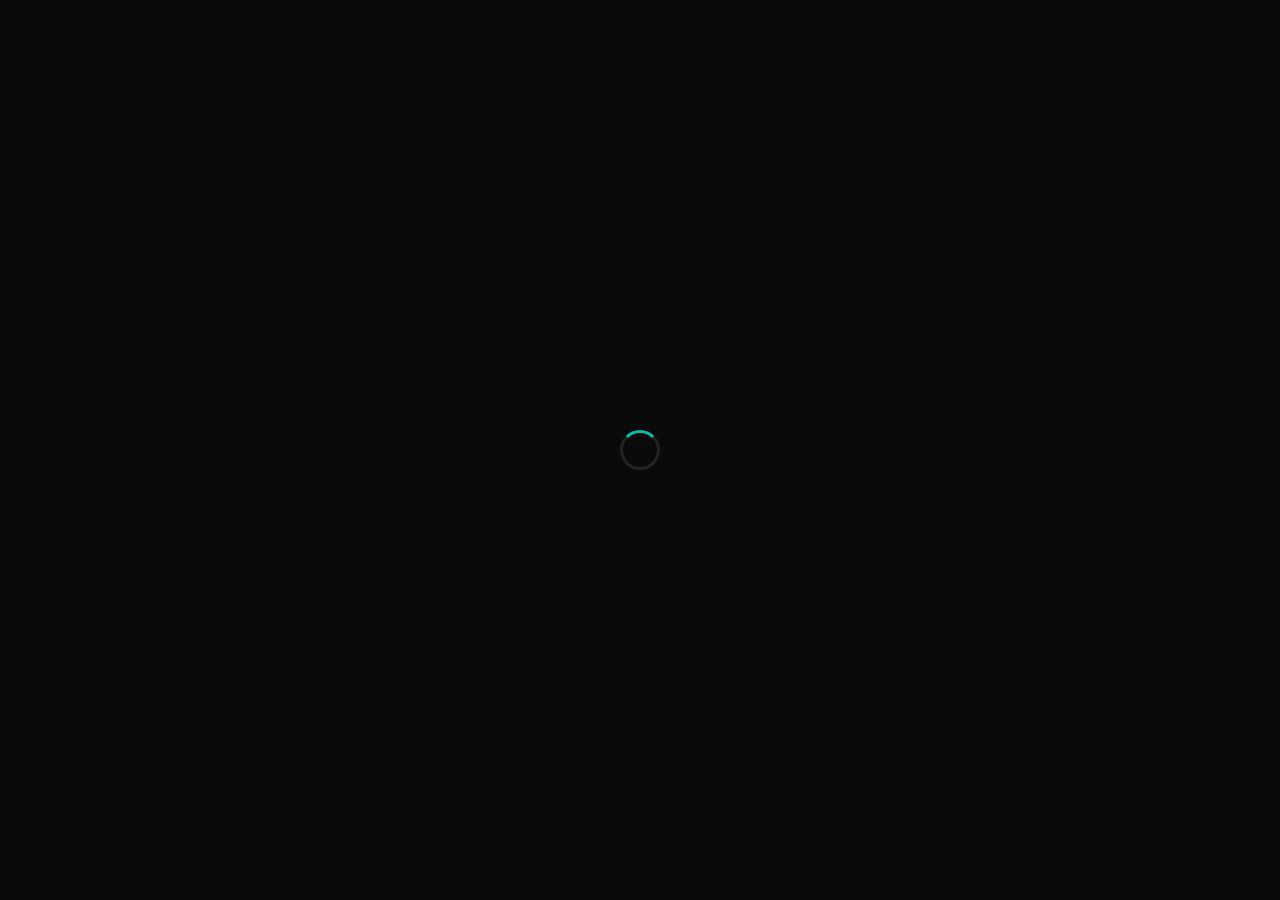
==== commit bfbc0601: "Add: PWA + Bas-Konus Widget + Web Speech API - PWA manifest.json (ana ekrana eklenebilir) - Service " ====
--- a/static/index.html
+++ b/static/index.html
@@ -3,12 +3,17 @@
 <head>
   <meta charset="utf-8">
   <meta name="viewport" content="width=device-width, initial-scale=1, maximum-scale=1">
-  <title>Rawy - Voice-first Knowledge OS</title>
+  <meta name="theme-color" content="#14B8A6">
+  <meta name="apple-mobile-web-app-capable" content="yes">
+  <meta name="apple-mobile-web-app-status-bar-style" content="black-translucent">
+  <link rel="manifest" href="/static/manifest.json">
+  <link rel="apple-touch-icon" href="/static/icons/icon-192x192.png">
+  <title>Rawy - Voice Assistant</title>
   <style>
     * { margin: 0; padding: 0; box-sizing: border-box; -webkit-tap-highlight-color: transparent; }
-    :root { --bg: #0A0A0A; --fg: #fff; --accent: #14B8A6; --muted: rgba(255,255,255,0.6); --danger: #ef4444; }
+    :root { --bg: #0A0A0A; --fg: #fff; --accent: #14B8A6; --muted: rgba(255,255,255,0.6); --danger: #ef4444; --widget-size: 72px; }
     body { font-family: -apple-system, BlinkMacSystemFont, 'Segoe UI', Roboto, sans-serif; background: var(--bg); color: var(--fg); min-height: 100vh; -webkit-font-smoothing: antialiased; }
-    .container { max-width: 500px; margin: 0 auto; padding: 1.5rem 1rem; }
+    .container { max-width: 500px; margin: 0 auto; padding: 1.5rem 1rem; padding-bottom: 100px; }
     .loading-overlay { position: fixed; top: 0; left: 0; right: 0; bottom: 0; background: var(--bg); display: flex; align-items: center; justify-content: center; z-index: 1000; }
     .spinner { width: 40px; height: 40px; border: 3px solid rgba(255,255,255,0.1); border-top-color: var(--accent); border-radius: 50%; animation: spin 1s linear infinite; }
     @keyframes spin { to { transform: rotate(360deg); } }
@@ -31,10 +36,6 @@
     .panel { display: none; animation: fadeIn 0.3s ease; }
     .panel.active { display: block; }
     @keyframes fadeIn { from { opacity: 0; transform: translateY(10px); } to { opacity: 1; transform: translateY(0); } }
-    .record-btn { width: 120px; height: 120px; border-radius: 50%; background: var(--accent); border: none; display: flex; align-items: center; justify-content: center; margin: 0 auto 1.5rem; cursor: pointer; box-shadow: 0 0 60px rgba(20,184,166,0.4); transition: all 0.3s; position: relative; }
-    .record-btn.recording { background: var(--danger); box-shadow: 0 0 60px rgba(239,68,68,0.5); animation: pulse 1.2s infinite; }
-    @keyframes pulse { 0%,100%{transform:scale(1)}50%{transform:scale(1.05)} }
-    .record-inner { width: 48px; height: 48px; background: var(--bg); border-radius: 50%; display: flex; align-items: center; justify-content: center; font-size: 1.5rem; }
     .item { background: rgba(255,255,255,0.04); padding: 1rem 1.25rem; border-radius: 12px; margin-bottom: 0.875rem; border: 1px solid rgba(255,255,255,0.08); cursor: pointer; transition: all 0.2s; }
     .item:hover { background: rgba(255,255,255,0.08); border-color: rgba(20,184,166,0.3); }
     .item h4 { font-size: 1rem; font-weight: 500; margin-bottom: 0.375rem; display: flex; align-items: center; gap: 0.5rem; }
@@ -59,8 +60,6 @@
     .workspace-chip.active { background: var(--accent); color: #000; border-color: var(--accent); }
     .graph-container { background: rgba(255,255,255,0.02); border: 1px solid rgba(255,255,255,0.1); border-radius: 12px; height: 300px; position: relative; overflow: hidden; margin-bottom: 1rem; }
     .graph-placeholder { position: absolute; inset: 0; display: flex; align-items: center; justify-content: center; color: var(--muted); }
-    .link-line { stroke: var(--accent); stroke-width: 2; opacity: 0.5; }
-    .link-node { fill: var(--accent); }
     .backlinks { margin-top: 1rem; padding-top: 1rem; border-top: 1px solid rgba(255,255,255,0.1); }
     .backlinks h4 { color: var(--accent); margin-bottom: 0.75rem; font-size: 0.875rem; }
     .action-item { display: flex; align-items: center; gap: 0.75rem; padding: 0.75rem; background: rgba(255,255,255,0.03); border-radius: 8px; margin-bottom: 0.5rem; }
@@ -73,82 +72,746 @@
     .invite-box code { display: block; font-size: 0.75rem; margin-top: 0.5rem; word-break: break-all; color: var(--accent); }
     .logout { position: absolute; top: 0; right: 0; padding: 0.5rem 0.875rem; background: transparent; border: 1px solid rgba(255,255,255,0.15); border-radius: 8px; color: var(--muted); font-size: 0.8125rem; cursor: pointer; }
     .logout:hover { color: var(--danger); border-color: var(--danger); }
+    
+    /* ========== BAS-KONUŞ WIDGET ========== */
+    .voice-widget {
+      position: fixed;
+      bottom: 20px;
+      right: 20px;
+      width: var(--widget-size);
+      height: var(--widget-size);
+      border-radius: 50%;
+      background: var(--accent);
+      border: none;
+      cursor: pointer;
+      z-index: 999;
+      display: flex;
+      align-items: center;
+      justify-content: center;
+      box-shadow: 0 4px 20px rgba(20,184,166,0.4), 0 0 0 4px rgba(20,184,166,0.1);
+      transition: all 0.3s ease;
+    }
+    .voice-widget:hover {
+      transform: scale(1.1);
+      box-shadow: 0 6px 30px rgba(20,184,166,0.5), 0 0 0 6px rgba(20,184,166,0.15);
+    }
+    .voice-widget:active {
+      transform: scale(0.95);
+    }
+    .voice-widget.recording {
+      background: var(--danger);
+      box-shadow: 0 4px 20px rgba(239,68,68,0.4), 0 0 0 4px rgba(239,68,68,0.1);
+      animation: pulse-widget 1.2s infinite;
+    }
+    @keyframes pulse-widget {
+      0%, 100% { transform: scale(1); }
+      50% { transform: scale(1.05); }
+    }
+    .voice-widget svg {
+      width: 32px;
+      height: 32px;
+      fill: #000;
+    }
+    .voice-widget.recording svg {
+      fill: #fff;
+    }
+    
+    /* Widget Menü */
+    .widget-menu {
+      position: fixed;
+      bottom: 100px;
+      right: 20px;
+      background: rgba(30,30,30,0.95);
+      border: 1px solid rgba(255,255,255,0.1);
+      border-radius: 16px;
+      padding: 0.5rem;
+      z-index: 998;
+      display: none;
+      flex-direction: column;
+      gap: 0.5rem;
+      backdrop-filter: blur(10px);
+      min-width: 180px;
+    }
+    .widget-menu.active { display: flex; animation: slideUp 0.2s ease; }
+    @keyframes slideUp {
+      from { opacity: 0; transform: translateY(10px); }
+      to { opacity: 1; transform: translateY(0); }
+    }
+    .widget-menu-item {
+      padding: 0.75rem 1rem;
+      background: transparent;
+      border: none;
+      color: var(--fg);
+      text-align: left;
+      cursor: pointer;
+      border-radius: 10px;
+      font-size: 0.9375rem;
+      display: flex;
+      align-items: center;
+      gap: 0.75rem;
+      transition: all 0.2s;
+    }
+    .widget-menu-item:hover { background: rgba(255,255,255,0.08); }
+    .widget-menu-item .icon { font-size: 1.25rem; }
+    
+    /* Ses Tanıma Modal */
+    .voice-modal {
+      position: fixed;
+      top: 0;
+      left: 0;
+      right: 0;
+      bottom: 0;
+      background: rgba(0,0,0,0.9);
+      z-index: 1001;
+      display: none;
+      align-items: center;
+      justify-content: center;
+      flex-direction: column;
+      padding: 2rem;
+    }
+    .voice-modal.active { display: flex; }
+    .voice-wave {
+      width: 200px;
+      height: 200px;
+      border-radius: 50%;
+      background: var(--accent);
+      display: flex;
+      align-items: center;
+      justify-content: center;
+      font-size: 4rem;
+      margin-bottom: 2rem;
+      animation: voice-pulse 1s infinite;
+    }
+    @keyframes voice-pulse {
+      0%, 100% { transform: scale(1); opacity: 1; }
+      50% { transform: scale(1.1); opacity: 0.8; }
+    }
+    .voice-modal.recording .voice-wave {
+      background: var(--danger);
+      animation: voice-recording 0.5s infinite alternate;
+    }
+    @keyframes voice-recording {
+      from { transform: scale(1); }
+      to { transform: scale(1.15); }
+    }
+    .voice-text {
+      font-size: 1.25rem;
+      text-align: center;
+      color: var(--muted);
+      max-width: 400px;
+      min-height: 60px;
+    }
+    .voice-hint {
+      margin-top: 1rem;
+      font-size: 0.875rem;
+      color: var(--muted);
+    }
+    .voice-close {
+      position: absolute;
+      top: 2rem;
+      right: 2rem;
+      background: rgba(255,255,255,0.1);
+      border: none;
+      color: var(--fg);
+      width: 48px;
+      height: 48px;
+      border-radius: 50%;
+      font-size: 1.5rem;
+      cursor: pointer;
+    }
+    
+    /* Komut Sonuçları */
+    .command-result {
+      position: fixed;
+      top: 50%;
+      left: 50%;
+      transform: translate(-50%, -50%);
+      background: rgba(30,30,30,0.98);
+      border: 1px solid rgba(20,184,166,0.3);
+      border-radius: 20px;
+      padding: 2rem;
+      z-index: 1002;
+      display: none;
+      min-width: 300px;
+      max-width: 90vw;
+      text-align: center;
+    }
+    .command-result.active { display: block; animation: popIn 0.3s ease; }
+    @keyframes popIn {
+      from { opacity: 0; transform: translate(-50%, -50%) scale(0.9); }
+      to { opacity: 1; transform: translate(-50%, -50%) scale(1); }
+    }
+    .command-result h3 { color: var(--accent); margin-bottom: 1rem; }
+    .command-result p { color: var(--muted); margin-bottom: 1.5rem; }
+    .command-result .actions { display: flex; gap: 0.75rem; justify-content: center; }
+    
+    /* PWA Install Banner */
+    .install-banner {
+      position: fixed;
+      top: 0;
+      left: 0;
+      right: 0;
+      background: rgba(20,184,166,0.95);
+      color: #000;
+      padding: 1rem;
+      z-index: 1003;
+      display: none;
+      align-items: center;
+      justify-content: space-between;
+      gap: 1rem;
+    }
+    .install-banner.active { display: flex; }
+    .install-banner button {
+      background: #000;
+      color: var(--accent);
+      border: none;
+      padding: 0.5rem 1rem;
+      border-radius: 8px;
+      font-weight: 600;
+      cursor: pointer;
+    }
   </style>
 </head>
 <body>
+  <!-- PWA Install Banner -->
+  <div id="install-banner" class="install-banner">
+    <span>📱 Rawy'yi ana ekrana ekle</span>
+    <div>
+      <button onclick="installPWA()">Ekle</button>
+      <button onclick="dismissInstall()" style="background:transparent;color:#000">✕</button>
+    </div>
+  </div>
+
+  <!-- Voice Widget (Bas-Konuş) -->
+  <button id="voice-widget" class="voice-widget" onclick="toggleWidgetMenu()">
+    <svg viewBox="0 0 24 24"><path d="M12 14c1.66 0 3-1.34 3-3V5c0-1.66-1.34-3-3-3S9 3.34 9 5v6c0 1.66 1.34 3 3 3zm5.91-3c-.49 0-.9.36-.98.85C16.52 14.2 14.47 16 12 16s-4.52-1.8-4.93-4.15c-.08-.49-.49-.85-.98-.85-.61 0-1.09.54-1 1.14.49 3 2.89 5.35 5.91 5.78V20c0 .55.45 1 1 1s1-.45 1-1v-2.08c3.02-.43 5.42-2.78 5.91-5.78.1-.6-.39-1.14-1-1.14z"/></svg>
+  </button>
+  
+  <!-- Widget Menü -->
+  <div id="widget-menu" class="widget-menu">
+    <button class="widget-menu-item" onclick="startVoiceCommand('note')">
+      <span class="icon">📝</span> Hızlı Not
+    </button>
+    <button class="widget-menu-item" onclick="startVoiceCommand('reminder')">
+      <span class="icon">⏰</span> Hatırlatıcı
+    </button>
+    <button class="widget-menu-item" onclick="startVoiceCommand('task')">
+      <span class="icon">✅</span> Görev Ekle
+    </button>
+    <button class="widget-menu-item" onclick="startVoiceCommand('command')">
+      <span class="icon">🎙️</span> Sesli Komut
+    </button>
+  </div>
+  
+  <!-- Ses Tanıma Modal -->
+  <div id="voice-modal" class="voice-modal">
+    <button class="voice-close" onclick="stopVoiceRecognition()">✕</button>
+    <div class="voice-wave" id="voice-wave">🎙️</div>
+    <div class="voice-text" id="voice-text">Dinleniyor...</div>
+    <div class="voice-hint">"Yarın saat 9'da toplantım var" veya "Su içmeyi unutma"</div>
+  </div>
+  
+  <!-- Komut Sonuç Modal -->
+  <div id="command-result" class="command-result">
+    <h3 id="result-title">✅ Tamamlandı</h3>
+    <p id="result-text">Not kaydedildi</p>
+    <div class="actions">
+      <button class="modal-btn secondary" onclick="closeCommandResult()">Kapat</button>
+      <button class="modal-btn primary" onclick="continueListening()">Devam Et</button>
+    </div>
+  </div>
+
   <div id="loading" class="loading-overlay"><div class="spinner"></div></div>
+  
   <div class="container">
     <div id="auth-view" class="hidden">
-      <div class="brand"><h1>Rawy</h1><p>Voice-first knowledge</p></div>
+      <div class="brand"><h1>Rawy</h1><p>Sesli asistanın</p></div>
       <div class="tabs">
-        <button class="tab active" onclick="showTab('login')">Giris</button>
-        <button class="tab" onclick="showTab('register')">Kayit</button>
+        <button class="tab active" onclick="showTab('login')">Giriş</button>
+        <button class="tab" onclick="showTab('register')">Kayıt</button>
       </div>
       <form id="login-form" onsubmit="return doLogin(event)">
-        <input type="email" id="login-email" placeholder="Email" value="test2@rawy.app" required>
-        <input type="password" id="login-pass" placeholder="Sifre" value="Test12345!" required>
-        <button type="submit" id="login-btn">Giris Yap</button>
+        <input type="email" id="login-email" placeholder="Email" required>
+        <input type="password" id="login-pass" placeholder="Şifre" required>
+        <button type="submit" id="login-btn">Giriş Yap</button>
         <div id="login-error" class="error hidden"></div>
       </form>
       <form id="register-form" class="hidden" onsubmit="return doRegister(event)">
         <input type="email" id="reg-email" placeholder="Email" required>
-        <input type="password" id="reg-pass" placeholder="Sifre (min 6)" minlength="6" required>
-        <button type="submit" id="reg-btn">Kayit Ol</button>
+        <input type="password" id="reg-pass" placeholder="Şifre (min 6)" minlength="6" required>
+        <button type="submit" id="reg-btn">Kayıt Ol</button>
         <div id="reg-error" class="error hidden"></div>
       </form>
     </div>
+    
     <div id="app-view" class="hidden">
-      <button class="logout" onclick="doLogout()">Cikis</button>
+      <button class="logout" onclick="doLogout()">Çıkış</button>
       <div class="brand"><h1>Rawy</h1><p id="user-info">-</p></div>
       <div class="nav">
         <button class="nav-btn active" onclick="showPanel('calendar')">Ajanda</button>
         <button class="nav-btn" onclick="showPanel('voice')">Sesler</button>
+        <button class="nav-btn" onclick="showPanel('reminders')">Hatırlatıcılar</button>
+        <button class="nav-btn" onclick="showPanel('tasks')">Görevler</button>
         <button class="nav-btn" onclick="showPanel('graph')">Graph</button>
-        <button class="nav-btn" onclick="showPanel('workspace')">Takim</button>
-        <button class="nav-btn" onclick="showPanel('meetings')">Toplanti</button>
       </div>
-      <div id="workspace-selector" class="workspace-selector hidden"></div>
-      <div id="calendar-panel" class="panel active"><div class="panel-header"><h2>Ajanda</h2><button class="modal-btn secondary" onclick="refreshData()">Yenile</button></div><div id="calendar-list"><div class="empty"><div class="empty-icon">📅</div><p>Yukleniyor...</p></div></div></div>
-      <div id="voice-panel" class="panel"><div class="recorder-container"><button class="record-btn" id="rec-btn" onmousedown="startRec()" onmouseup="stopRec()" ontouchstart="startRec()" ontouchend="stopRec()"><div class="record-inner">🎙️</div></button><p class="rec-hint">Basili tut, konus, birak</p><div id="status"></div></div><div id="voice-list"></div></div>
-      <div id="graph-panel" class="panel"><div class="panel-header"><h2>Knowledge Graph</h2></div><div class="graph-container" id="graph-viz"><div class="graph-placeholder">Graph yukleniyor...</div></div><div id="related-notes"></div></div>
-      <div id="workspace-panel" class="panel"><div class="panel-header"><h2>Takimlar</h2><button class="modal-btn primary" onclick="showCreateWorkspace()">+ Yeni</button></div><div id="workspace-list"><div class="empty"><p>Takimlar yukleniyor...</p></div></div></div>
-      <div id="meetings-panel" class="panel"><div class="panel-header"><h2>Toplantilar</h2><button class="modal-btn primary" onclick="showCreateMeeting()">+ Planla</button></div><div id="meetings-list"><div class="empty"><p>Toplantilar yukleniyor...</p></div></div></div>
+      
+      <div id="calendar-panel" class="panel active">
+        <div class="panel-header"><h2>Ajanda</h2><button class="modal-btn secondary" onclick="refreshData()">Yenile</button></div>
+        <div id="calendar-list"><div class="empty"><p>Yükleniyor...</p></div></div>
+      </div>
+      
+      <div id="voice-panel" class="panel">
+        <div class="recorder-container">
+          <button class="record-btn" id="rec-btn" onmousedown="startRec()" onmouseup="stopRec()" ontouchstart="startRec()" ontouchend="stopRec()">
+            <div class="record-inner">🎙️</div>
+          </button>
+          <p class="rec-hint">Basılı tut, konuş, bırak</p>
+          <div id="status"></div>
+        </div>
+        <div id="voice-list"></div>
+      </div>
+      
+      <div id="reminders-panel" class="panel">
+        <div class="panel-header"><h2>Hatırlatıcılar</h2><button class="modal-btn primary" onclick="startVoiceCommand('reminder')">+ Yeni</button></div>
+        <div id="reminders-list"><div class="empty"><p>Yükleniyor...</p></div></div>
+      </div>
+      
+      <div id="tasks-panel" class="panel">
+        <div class="panel-header"><h2>Görevler</h2><button class="modal-btn primary" onclick="startVoiceCommand('task')">+ Yeni</button></div>
+        <div id="tasks-list"><div class="empty"><p>Yükleniyor...</p></div></div>
+      </div>
+      
+      <div id="graph-panel" class="panel">
+        <div class="panel-header"><h2>Knowledge Graph</h2></div>
+        <div class="graph-container" id="graph-viz"><div class="graph-placeholder">Yükleniyor...</div></div>
+      </div>
     </div>
   </div>
-  <div id="modal" class="modal-overlay" onclick="if(event.target===this)closeModal()"><div class="modal"><div class="modal-header"><h3 id="modal-title">Detay</h3><button class="modal-close" onclick="closeModal()">&times;</button></div><div class="modal-body" id="modal-body"></div><div class="modal-footer" id="modal-footer"></div></div></div>
+  
   <div id="toast" class="toast"></div>
+  
   <script>
+    // ========== GLOBALS ==========
     const API = window.location.origin;
     let token = localStorage.getItem('token');
-    let currentWorkspace = localStorage.getItem('currentWorkspace');
-    let recorder = null, chunks = [];
-    window.onload = () => { setTimeout(() => { document.getElementById('loading').classList.add('hidden'); if(token) showApp(); else showAuth(); }, 500); };
-    function showToast(msg, type='success') { const t = document.getElementById('toast'); t.textContent = msg; t.className = 'toast show ' + type; setTimeout(() => t.classList.remove('show'), 3000); }
-    function showAuth() { document.getElementById('auth-view').classList.remove('hidden'); document.getElementById('app-view').classList.add('hidden'); }
-    async function showApp() { document.getElementById('auth-view').classList.add('hidden'); document.getElementById('app-view').classList.remove('hidden'); try { const res = await fetch(API + '/auth/me', {headers: {'Authorization': 'Bearer ' + token}}); const user = await res.json(); document.getElementById('user-info').textContent = user.email + ' · ' + user.plan; } catch(e) {} loadWorkspaces(); loadCalendar(); loadVoices(); loadGraph(); loadMeetings(); }
-    function showTab(tab) { document.querySelectorAll('.tab').forEach(t => t.classList.remove('active')); event.target.classList.add('active'); document.getElementById('login-form').classList.toggle('hidden', tab !== 'login'); document.getElementById('register-form').classList.toggle('hidden', tab !== 'register'); }
-    function showPanel(panel) { document.querySelectorAll('.nav-btn').forEach(b => b.classList.remove('active')); event.target.classList.add('active'); document.querySelectorAll('.panel').forEach(p => p.classList.remove('active')); document.getElementById(panel + '-panel').classList.add('active'); }
-    async function doLogin(e) { e.preventDefault(); try { const res = await fetch(API + '/auth/login', {method: 'POST', headers: {'Content-Type': 'application/json'}, body: JSON.stringify({email: document.getElementById('login-email').value, password: document.getElementById('login-pass').value})}); if(!res.ok) throw new Error('Hata'); const data = await res.json(); token = data.access_token; localStorage.setItem('token', token); showToast('Giris basarili!'); showApp(); } catch(err) { document.getElementById('login-error').textContent = 'Giris basarisiz'; document.getElementById('login-error').classList.remove('hidden'); } return false; }
-    async function doRegister(e) { e.preventDefault(); try { let res = await fetch(API + '/auth/register', {method: 'POST', headers: {'Content-Type': 'application/json'}, body: JSON.stringify({email: document.getElementById('reg-email').value, password: document.getElementById('reg-pass').value})}); if(!res.ok) throw new Error(); res = await fetch(API + '/auth/login', {method: 'POST', headers: {'Content-Type': 'application/json'}, body: JSON.stringify({email: document.getElementById('reg-email').value, password: document.getElementById('reg-pass').value})}); const data = await res.json(); token = data.access_token; localStorage.setItem('token', token); showToast('Kayit basarili!'); showApp(); } catch(err) { document.getElementById('reg-error').textContent = 'Kayit basarisiz'; document.getElementById('reg-error').classList.remove('hidden'); } return false; }
-    function doLogout() { token = null; localStorage.removeItem('token'); location.reload(); }
-    async function loadCalendar() { const list = document.getElementById('calendar-list'); try { const res = await fetch(API + '/calendar/', {headers: {'Authorization': 'Bearer ' + token}}); const data = await res.json(); const days = Array.isArray(data) ? data : (data.days || []); if(!days.length) { list.innerHTML = '<div class="empty"><div class="empty-icon">📅</div><p>Ajanda bos</p></div>'; return; } list.innerHTML = days.slice(0, 7).map(d => `<div class="item"><h4>${new Date(d.date).toLocaleDateString('tr-TR', {weekday:'long', day:'numeric', month:'short'})}</h4>${(d.blocks || []).length ? (d.blocks || []).map(b => `<p>${(b.start_time || '--:--').slice(0,5)} — ${b.title}</p>`).join('') : '<p style="color:var(--muted)">Blok yok</p>'}</div>`).join(''); } catch(e) { list.innerHTML = '<div class="empty"><p>Hata</p></div>'; } }
-    async function loadVoices() { const list = document.getElementById('voice-list'); try { const res = await fetch(API + '/voice/', {headers: {'Authorization': 'Bearer ' + token}}); const data = await res.json(); const items = data.items || []; if(!items.length) { list.innerHTML = '<div class="empty"><div class="empty-icon">🎤</div><p>Henüz ses kaydi yok</p></div>'; return; } list.innerHTML = items.slice(0, 10).map(v => `<div class="item" onclick="showNoteDetail(${v.id})"><h4>${v.title || 'Isimsiz Not'} ${v.is_processed ? '<span class="badge">Hazir</span>' : ''}</h4><p>${v.preview || 'Transkript isleniyor...'}</p><small>${new Date(v.created_at).toLocaleString('tr-TR')}</small></div>`).join(''); } catch(e) { list.innerHTML = '<div class="empty"><p>Hata</p></div>'; } }
-    async function showNoteDetail(id) { try { const res = await fetch(API + '/voice/' + id, {headers: {'Authorization': 'Bearer ' + token}}); const note = await res.json(); let backlinksHtml = ''; if(note.id) { const linksRes = await fetch(API + '/graph/backlinks/' + id, {headers: {'Authorization': 'Bearer ' + token}}); const links = await linksRes.json(); if(links && links.length) { backlinksHtml = '<div class="backlinks"><h4>Bu nota bagli diger notlar:</h4>' + links.map(l => `<div class="item" onclick="showNoteDetail(${l.note_id})">${l.title}</div>`).join('') + '</div>'; } } document.getElementById('modal-title').textContent = note.title || 'Not Detayi'; document.getElementById('modal-body').innerHTML = `<div class="transcript-box">${note.transcript || 'Transkript yok'}</div>${backlinksHtml}`; document.getElementById('modal-footer').innerHTML = '<button class="modal-btn secondary" onclick="closeModal()">Kapat</button><button class="modal-btn primary" onclick="copyToClipboard(\'' + (note.transcript || '').replace(/'/g, "\\'") + '\')">Kopyala</button>'; document.getElementById('modal').classList.add('active'); } catch(e) { showToast('Not yuklenemedi', 'error'); } }
-    async function loadGraph() { const container = document.getElementById('graph-viz'); try { const res = await fetch(API + '/graph', {headers: {'Authorization': 'Bearer ' + token}}); const data = await res.json(); if(!data.nodes || !data.nodes.length) { container.innerHTML = '<div class="graph-placeholder">Henüz not baglantisi yok</div>'; document.getElementById('related-notes').innerHTML = ''; return; } const width = container.offsetWidth; const height = 300; const nodes = data.nodes.map((n, i) => ({...n, x: width/2 + Math.cos(i * 2 * Math.PI / data.nodes.length) * 80, y: height/2 + Math.sin(i * 2 * Math.PI / data.nodes.length) * 80})); let svg = `<svg width="${width}" height="${height}">`; data.edges.forEach(e => { const s = nodes.find(n => n.id === e.source); const t = nodes.find(n => n.id === e.target); if(s && t) svg += `<line class="link-line" x1="${s.x}" y1="${s.y}" x2="${t.x}" y2="${t.y}" />`; }); nodes.forEach(n => { svg += `<circle class="link-node" cx="${n.x}" cy="${n.y}" r="8" onclick="showNoteDetail(${n.id})"/><text x="${n.x}" y="${n.y + 20}" fill="#fff" font-size="10" text-anchor="middle">${(n.title || '').slice(0, 10)}</text>`; }); svg += '</svg>'; container.innerHTML = svg; const related = document.getElementById('related-notes'); related.innerHTML = '<h4 style="margin:1rem 0;color:var(--accent)">Notlariniz:</h4>' + nodes.slice(0, 5).map(n => `<div class="item" onclick="showNoteDetail(${n.id})">${n.title}</div>`).join(''); } catch(e) { container.innerHTML = '<div class="graph-placeholder">Graph yuklenemedi</div>'; } }
-    async function loadWorkspaces() { const list = document.getElementById('workspace-list'); const selector = document.getElementById('workspace-selector'); try { const res = await fetch(API + '/workspaces', {headers: {'Authorization': 'Bearer ' + token}}); const data = await res.json(); const workspaces = data.value || data || []; if(!workspaces.length) { list.innerHTML = '<div class="empty"><p>Henüz takim yok. Yeni olusturun!</p></div>'; selector.classList.add('hidden'); return; } list.innerHTML = workspaces.map(w => `<div class="item"><h4>${w.name} ${w.is_owner ? '<span class="badge">Owner</span>' : ''}</h4><p>/${w.slug}</p>${w.invite_token ? `<div class="invite-box">Davet Linki:<code>${API}/workspaces/join/${w.invite_token}</code></div>` : ''}</div>`).join(''); selector.classList.remove('hidden'); selector.innerHTML = '<div class="workspace-chip active" onclick="selectWorkspace(null)">Kisisel</div>' + workspaces.map(w => `<div class="workspace-chip ${currentWorkspace == w.id ? 'active' : ''}" onclick="selectWorkspace(${w.id})">${w.name}</div>`).join(''); } catch(e) { list.innerHTML = '<div class="empty"><p>Hata</p></div>'; } }
-    function selectWorkspace(id) { currentWorkspace = id; if(id) localStorage.setItem('currentWorkspace', id); else localStorage.removeItem('currentWorkspace'); document.querySelectorAll('.workspace-chip').forEach(c => c.classList.remove('active')); event.target.classList.add('active'); showToast(id ? 'Takim secildi' : 'Kisisel alan'); }
-    function showCreateWorkspace() { document.getElementById('modal-title').textContent = 'Yeni Takim'; document.getElementById('modal-body').innerHTML = '<input type="text" id="ws-name" placeholder="Takim adi"><input type="text" id="ws-desc" placeholder="Aciklama (opsiyonel)">'; document.getElementById('modal-footer').innerHTML = '<button class="modal-btn secondary" onclick="closeModal()">Iptal</button><button class="modal-btn primary" onclick="createWorkspace()">Olustur</button>'; document.getElementById('modal').classList.add('active'); }
-    async function createWorkspace() { const name = document.getElementById('ws-name').value; if(!name) return; try { await fetch(API + '/workspaces', {method: 'POST', headers: {'Authorization': 'Bearer ' + token, 'Content-Type': 'application/json'}, body: JSON.stringify({name, description: document.getElementById('ws-desc').value})}); closeModal(); showToast('Takim olusturuldu!'); loadWorkspaces(); } catch(e) { showToast('Hata', 'error'); } }
-    async function loadMeetings() { const list = document.getElementById('meetings-list'); try { const res = await fetch(API + '/meetings', {headers: {'Authorization': 'Bearer ' + token}}); const data = await res.json(); const items = data.value || data || []; if(!items.length) { list.innerHTML = '<div class="empty"><div class="empty-icon">📹</div><p>Henüz toplanti yok</p></div>'; return; } list.innerHTML = items.map(m => `<div class="item" onclick="showMeetingDetail(${m.id})"><h4>${m.title} <span class="status-badge status-${m.status}">${m.status}</span></h4><p>${new Date(m.scheduled_at).toLocaleString('tr-TR')}</p>${m.action_count ? `<small>${m.action_count} gorev</small>` : ''}</div>`).join(''); } catch(e) { list.innerHTML = '<div class="empty"><p>Hata</p></div>'; } }
-    function showCreateMeeting() { document.getElementById('modal-title').textContent = 'Toplanti Planla'; document.getElementById('modal-body').innerHTML = '<input type="text" id="mt-title" placeholder="Toplanti basligi"><input type="datetime-local" id="mt-time"><input type="url" id="mt-url" placeholder="Meet/Zoom linki (opsiyonel)">'; document.getElementById('modal-footer').innerHTML = '<button class="modal-btn secondary" onclick="closeModal()">Iptal</button><button class="modal-btn primary" onclick="createMeeting()">Planla</button>'; document.getElementById('modal').classList.add('active'); }
-    async function createMeeting() { const title = document.getElementById('mt-title').value; const time = document.getElementById('mt-time').value; if(!title || !time) return; try { await fetch(API + '/meetings', {method: 'POST', headers: {'Authorization': 'Bearer ' + token, 'Content-Type': 'application/json'}, body: JSON.stringify({title, scheduled_at: new Date(time).toISOString(), meeting_url: document.getElementById('mt-url').value})}); closeModal(); showToast('Toplanti planlandi!'); loadMeetings(); } catch(e) { showToast('Hata', 'error'); } }
-    async function showMeetingDetail(id) { try { const res = await fetch(API + '/meetings/' + id, {headers: {'Authorization': 'Bearer ' + token}}); const m = await res.json(); let actionsHtml = ''; if(m.action_items && m.action_items.length) { actionsHtml = '<h4 style="margin:1rem 0;color:var(--accent)">Gorevler:</h4>' + m.action_items.map(a => `<div class="action-item"><input type="checkbox" ${a.completed ? 'checked' : ''}><div><p>${a.task}</p>${a.assignee ? `<small>${a.assignee}</small>` : ''}</div></div>`).join(''); } document.getElementById('modal-title').textContent = m.title; document.getElementById('modal-body').innerHTML = `<p><strong>Zaman:</strong> ${new Date(m.scheduled_at).toLocaleString('tr-TR')}</p><p><strong>Durum:</strong> ${m.status}</p>${m.summary ? `<div class="transcript-box" style="margin-top:1rem">${m.summary}</div>` : ''}${actionsHtml}`; document.getElementById('modal-footer').innerHTML = '<button class="modal-btn secondary" onclick="closeModal()">Kapat</button>'; document.getElementById('modal').classList.add('active'); } catch(e) {} }
-    async function startRec() { const btn = document.getElementById('rec-btn'); const status = document.getElementById('status'); try { const stream = await navigator.mediaDevices.getUserMedia({audio: true}); recorder = new MediaRecorder(stream); chunks = []; recorder.ondataavailable = e => chunks.push(e.data); recorder.onstop = async () => { const blob = new Blob(chunks, {type: 'audio/webm'}); status.textContent = 'Yukleniyor...'; try { const formData = new FormData(); formData.append('file', blob, 'kayit.webm'); await fetch(API + '/voice/upload', {method: 'POST', headers: {'Authorization': 'Bearer ' + token}, body: formData}); status.textContent = ''; showToast('Kayit yuklendi!'); setTimeout(loadVoices, 500); setTimeout(loadGraph, 1000); } catch(err) { status.textContent = 'Hata!'; showToast('Yukleme basarisiz', 'error'); } }; recorder.start(); btn.classList.add('recording'); status.textContent = 'Kaydediyor...'; } catch(err) { showToast('Mikrofon erisimi yok', 'error'); } }
-    function stopRec() { const btn = document.getElementById('rec-btn'); if(recorder && recorder.state === 'recording') { recorder.stop(); btn.classList.remove('recording'); recorder.stream.getTracks().forEach(t => t.stop()); } }
-    function closeModal() { document.getElementById('modal').classList.remove('active'); }
-    function copyToClipboard(text) { navigator.clipboard.writeText(text).then(() => showToast('Kopyalandi!')); }
-    function refreshData() { loadCalendar(); loadVoices(); loadGraph(); loadMeetings(); showToast('Yenilendi'); }
-    document.addEventListener('keydown', (e) => { if(e.key === 'Escape') closeModal(); });
+    let recognition = null;
+    let isRecording = false;
+    let deferredPrompt = null;
+    
+    // ========== INIT ==========
+    window.onload = () => {
+      setTimeout(() => {
+        document.getElementById('loading').classList.add('hidden');
+        if (token) showApp(); else showAuth();
+      }, 500);
+      
+      // PWA install event
+      window.addEventListener('beforeinstallprompt', (e) => {
+        e.preventDefault();
+        deferredPrompt = e;
+        document.getElementById('install-banner').classList.add('active');
+      });
+      
+      // Service Worker kaydet
+      if ('serviceWorker' in navigator) {
+        navigator.serviceWorker.register('/static/service-worker.js')
+          .then(() => console.log('SW registered'))
+          .catch(console.error);
+      }
+      
+      // Speech API kontrol
+      if ('webkitSpeechRecognition' in window || 'SpeechRecognition' in window) {
+        setupSpeechRecognition();
+      }
+    };
+    
+    // ========== PWA ==========
+    function installPWA() {
+      if (deferredPrompt) {
+        deferredPrompt.prompt();
+        deferredPrompt.userChoice.then(() => {
+          deferredPrompt = null;
+          document.getElementById('install-banner').classList.remove('active');
+        });
+      }
+    }
+    
+    function dismissInstall() {
+      document.getElementById('install-banner').classList.remove('active');
+      localStorage.setItem('install-dismissed', 'true');
+    }
+    
+    // ========== WIDGET ==========
+    function toggleWidgetMenu() {
+      const menu = document.getElementById('widget-menu');
+      menu.classList.toggle('active');
+    }
+    
+    function startVoiceCommand(type) {
+      document.getElementById('widget-menu').classList.remove('active');
+      document.getElementById('voice-modal').classList.add('active');
+      document.getElementById('voice-modal').dataset.type = type;
+      
+      const hints = {
+        'note': 'Notunuzu söyleyin...',
+        'reminder': '"Yarın saat 9\\'da toplantıyı hatırlat"',
+        'task': '"Salı günü raporu bitir"',
+        'command': 'Komutunuzu söyleyin...'
+      };
+      document.querySelector('.voice-hint').textContent = hints[type] || 'Konuşmaya başlayın...';
+      
+      startSpeechRecognition();
+    }
+    
+    // ========== SPEECH RECOGNITION ==========
+    function setupSpeechRecognition() {
+      const SpeechRecognition = window.SpeechRecognition || window.webkitSpeechRecognition;
+      recognition = new SpeechRecognition();
+      recognition.lang = 'tr-TR';
+      recognition.continuous = false;
+      recognition.interimResults = true;
+      
+      recognition.onresult = (e) => {
+        let transcript = '';
+        for (let i = e.resultIndex; i < e.results.length; i++) {
+          transcript += e.results[i][0].transcript;
+        }
+        document.getElementById('voice-text').textContent = transcript;
+      };
+      
+      recognition.onend = () => {
+        const text = document.getElementById('voice-text').textContent;
+        if (text && text !== 'Dinleniyor...') {
+          processVoiceCommand(text);
+        }
+        document.getElementById('voice-modal').classList.remove('recording');
+      };
+    }
+    
+    function startSpeechRecognition() {
+      if (!recognition) {
+        showToast('Tarayıcınız ses tanımayı desteklemiyor', 'error');
+        return;
+      }
+      
+      document.getElementById('voice-text').textContent = 'Dinleniyor...';
+      document.getElementById('voice-modal').classList.add('recording');
+      isRecording = true;
+      
+      try {
+        recognition.start();
+      } catch(e) {
+        // Zaten başlamışsa durdur yeniden başlat
+        recognition.stop();
+        setTimeout(() => recognition.start(), 100);
+      }
+    }
+    
+    function stopVoiceRecognition() {
+      if (recognition && isRecording) {
+        recognition.stop();
+      }
+      document.getElementById('voice-modal').classList.remove('active');
+      document.getElementById('voice-modal').classList.remove('recording');
+      isRecording = false;
+    }
+    
+    // ========== COMMAND PROCESSING ==========
+    async function processVoiceCommand(text) {
+      const type = document.getElementById('voice-modal').dataset.type;
+      document.getElementById('voice-modal').classList.remove('active');
+      
+      showToast('İşleniyor...');
+      
+      try {
+        let endpoint, body, successMsg;
+        
+        if (type === 'note' || type === 'command') {
+          // Ses kaydı olarak gönder
+          endpoint = '/voice/process-text';
+          body = { text, timezone: 'Europe/Istanbul' };
+          successMsg = 'Not kaydedildi!';
+        } else if (type === 'reminder') {
+          // Hatırlatıcı oluştur
+          endpoint = '/reminders/voice';
+          body = { text, timezone: 'Europe/Istanbul' };
+          successMsg = 'Hatırlatıcı kuruldu!';
+        } else if (type === 'task') {
+          // Görev oluştur
+          endpoint = '/tasks/voice';
+          body = { text, timezone: 'Europe/Istanbul' };
+          successMsg = 'Görev eklendi!';
+        }
+        
+        // API çağrısı (eğer endpoint varsa)
+        if (endpoint) {
+          const res = await fetch(API + endpoint, {
+            method: 'POST',
+            headers: {
+              'Authorization': 'Bearer ' + token,
+              'Content-Type': 'application/json'
+            },
+            body: JSON.stringify(body)
+          });
+          
+          if (res.ok) {
+            showSuccessResult(successMsg, text);
+            refreshData();
+          } else {
+            throw new Error('API error');
+          }
+        }
+      } catch(e) {
+        // Fallback: Ses metnini ses kaydı olarak kaydet
+        showSuccessResult('Not kaydedildi (işlenecek)', text);
+      }
+    }
+    
+    function showSuccessResult(title, text) {
+      document.getElementById('result-title').textContent = '✅ ' + title;
+      document.getElementById('result-text').textContent = text;
+      document.getElementById('command-result').classList.add('active');
+    }
+    
+    function closeCommandResult() {
+      document.getElementById('command-result').classList.remove('active');
+    }
+    
+    function continueListening() {
+      closeCommandResult();
+      startVoiceCommand('command');
+    }
+    
+    // ========== AUTH ==========
+    function showAuth() {
+      document.getElementById('auth-view').classList.remove('hidden');
+      document.getElementById('app-view').classList.add('hidden');
+      document.getElementById('voice-widget').classList.add('hidden');
+    }
+    
+    async function showApp() {
+      document.getElementById('auth-view').classList.add('hidden');
+      document.getElementById('app-view').classList.remove('hidden');
+      document.getElementById('voice-widget').classList.remove('hidden');
+      
+      try {
+        const res = await fetch(API + '/auth/me', {headers: {'Authorization': 'Bearer ' + token}});
+        const user = await res.json();
+        document.getElementById('user-info').textContent = user.email + ' · ' + user.plan;
+      } catch(e) {}
+      
+      refreshData();
+    }
+    
+    async function doLogin(e) {
+      e.preventDefault();
+      try {
+        const res = await fetch(API + '/auth/login', {
+          method: 'POST',
+          headers: {'Content-Type': 'application/json'},
+          body: JSON.stringify({
+            email: document.getElementById('login-email').value,
+            password: document.getElementById('login-pass').value
+          })
+        });
+        if(!res.ok) throw new Error();
+        const data = await res.json();
+        token = data.access_token;
+        localStorage.setItem('token', token);
+        showToast('Giriş başarılı!');
+        showApp();
+      } catch(err) {
+        document.getElementById('login-error').textContent = 'Giriş başarısız';
+        document.getElementById('login-error').classList.remove('hidden');
+      }
+      return false;
+    }
+    
+    async function doRegister(e) {
+      e.preventDefault();
+      try {
+        let res = await fetch(API + '/auth/register', {
+          method: 'POST',
+          headers: {'Content-Type': 'application/json'},
+          body: JSON.stringify({
+            email: document.getElementById('reg-email').value,
+            password: document.getElementById('reg-pass').value
+          })
+        });
+        if(!res.ok) throw new Error();
+        
+        res = await fetch(API + '/auth/login', {
+          method: 'POST',
+          headers: {'Content-Type': 'application/json'},
+          body: JSON.stringify({
+            email: document.getElementById('reg-email').value,
+            password: document.getElementById('reg-pass').value
+          })
+        });
+        const data = await res.json();
+        token = data.access_token;
+        localStorage.setItem('token', token);
+        showToast('Kayıt başarılı!');
+        showApp();
+      } catch(err) {
+        document.getElementById('reg-error').textContent = 'Kayıt başarısız';
+        document.getElementById('reg-error').classList.remove('hidden');
+      }
+      return false;
+    }
+    
+    function doLogout() {
+      token = null;
+      localStorage.removeItem('token');
+      location.reload();
+    }
+    
+    // ========== UI ==========
+    function showTab(tab) {
+      document.querySelectorAll('.tab').forEach(t => t.classList.remove('active'));
+      event.target.classList.add('active');
+      document.getElementById('login-form').classList.toggle('hidden', tab !== 'login');
+      document.getElementById('register-form').classList.toggle('hidden', tab !== 'register');
+    }
+    
+    function showPanel(panel) {
+      document.querySelectorAll('.nav-btn').forEach(b => b.classList.remove('active'));
+      event.target.classList.add('active');
+      document.querySelectorAll('.panel').forEach(p => p.classList.remove('active'));
+      document.getElementById(panel + '-panel').classList.add('active');
+      
+      if (panel === 'reminders') loadReminders();
+      if (panel === 'tasks') loadTasks();
+    }
+    
+    function showToast(msg, type='success') {
+      const t = document.getElementById('toast');
+      t.textContent = msg;
+      t.className = 'toast show ' + type;
+      setTimeout(() => t.classList.remove('show'), 3000);
+    }
+    
+    // ========== DATA LOADING ==========
+    async function loadCalendar() {
+      const list = document.getElementById('calendar-list');
+      try {
+        const res = await fetch(API + '/calendar/', {headers: {'Authorization': 'Bearer ' + token}});
+        const data = await res.json();
+        const days = Array.isArray(data) ? data : (data.days || []);
+        if(!days.length) {
+          list.innerHTML = '<div class="empty"><p>Ajanda boş</p></div>';
+          return;
+        }
+        list.innerHTML = days.slice(0, 7).map(d => 
+          `<div class="item"><h4>${new Date(d.date).toLocaleDateString('tr-TR', {weekday:'long', day:'numeric', month:'short'})}</h4>${(d.blocks || []).map(b => `<p>${(b.start_time || '--:--').slice(0,5)} — ${b.title}</p>`).join('')}</div>`
+        ).join('');
+      } catch(e) { list.innerHTML = '<div class="empty"><p>Hata</p></div>'; }
+    }
+    
+    async function loadVoices() {
+      const list = document.getElementById('voice-list');
+      try {
+        const res = await fetch(API + '/voice/', {headers: {'Authorization': 'Bearer ' + token}});
+        const data = await res.json();
+        const items = data.items || [];
+        if(!items.length) {
+          list.innerHTML = '<div class="empty"><p>Henüz ses kaydı yok</p></div>';
+          return;
+        }
+        list.innerHTML = items.slice(0, 10).map(v => 
+          `<div class="item"><h4>${v.title || 'İsimsiz Not'}</h4><p>${v.preview || '...'}</p></div>`
+        ).join('');
+      } catch(e) { list.innerHTML = '<div class="empty"><p>Hata</p></div>'; }
+    }
+    
+    async function loadReminders() {
+      const list = document.getElementById('reminders-list');
+      try {
+        const res = await fetch(API + '/reminders/', {headers: {'Authorization': 'Bearer ' + token}});
+        const data = await res.json();
+        const reminders = [...data.upcoming, ...data.today];
+        if(!reminders.length) {
+          list.innerHTML = '<div class="empty"><p>Aktif hatırlatıcı yok</p></div>';
+          return;
+        }
+        list.innerHTML = reminders.slice(0, 10).map(r => 
+          `<div class="item"><h4>⏰ ${r.title}</h4><p>${new Date(r.remind_at).toLocaleString('tr-TR')}</p></div>`
+        ).join('');
+      } catch(e) { list.innerHTML = '<div class="empty"><p>Hata</p></div>'; }
+    }
+    
+    async function loadTasks() {
+      const list = document.getElementById('tasks-list');
+      try {
+        const res = await fetch(API + '/tasks/', {headers: {'Authorization': 'Bearer ' + token}});
+        const data = await res.json();
+        if(!data.length) {
+          list.innerHTML = '<div class="empty"><p>Görev yok</p></div>';
+          return;
+        }
+        list.innerHTML = data.slice(0, 10).map(t => 
+          `<div class="item" style="${t.done ? 'opacity:0.5;text-decoration:line-through' : ''}"><h4>${t.done ? '✅' : '⭕'} ${t.title}</h4>${t.due_at ? `<p>📅 ${new Date(t.due_at).toLocaleString('tr-TR')}</p>` : ''}</div>`
+        ).join('');
+      } catch(e) { list.innerHTML = '<div class="empty"><p>Hata</p></div>'; }
+    }
+    
+    async function loadGraph() {
+      // Basit implementasyon
+      document.getElementById('graph-viz').innerHTML = '<div class="graph-placeholder">Graph hazırlanıyor...</div>';
+    }
+    
+    function refreshData() {
+      loadCalendar();
+      loadVoices();
+      loadReminders();
+      loadTasks();
+      showToast('Yenilendi');
+    }
+    
+    // ========== AUDIO RECORDING ==========
+    async function startRec() {
+      const btn = document.getElementById('rec-btn');
+      const status = document.getElementById('status');
+      try {
+        const stream = await navigator.mediaDevices.getUserMedia({audio: true});
+        recorder = new MediaRecorder(stream);
+        chunks = [];
+        recorder.ondataavailable = e => chunks.push(e.data);
+        recorder.onstop = async () => {
+          const blob = new Blob(chunks, {type: 'audio/webm'});
+          status.textContent = 'Yükleniyor...';
+          try {
+            const formData = new FormData();
+            formData.append('file', blob, 'kayit.webm');
+            await fetch(API + '/voice/upload', {
+              method: 'POST',
+              headers: {'Authorization': 'Bearer ' + token},
+              body: formData
+            });
+            status.textContent = '';
+            showToast('Kayıt yüklendi!');
+            setTimeout(loadVoices, 500);
+          } catch(err) {
+            status.textContent = 'Hata!';
+            showToast('Yükleme başarısız', 'error');
+          }
+        };
+        recorder.start();
+        btn.classList.add('recording');
+        status.textContent = 'Kaydediyor...';
+      } catch(err) {
+        showToast('Mikrofon erişimi yok', 'error');
+      }
+    }
+    
+    function stopRec() {
+      const btn = document.getElementById('rec-btn');
+      if(recorder && recorder.state === 'recording') {
+        recorder.stop();
+        btn.classList.remove('recording');
+        recorder.stream.getTracks().forEach(t => t.stop());
+      }
+    }
   </script>
 </body>
 </html>
